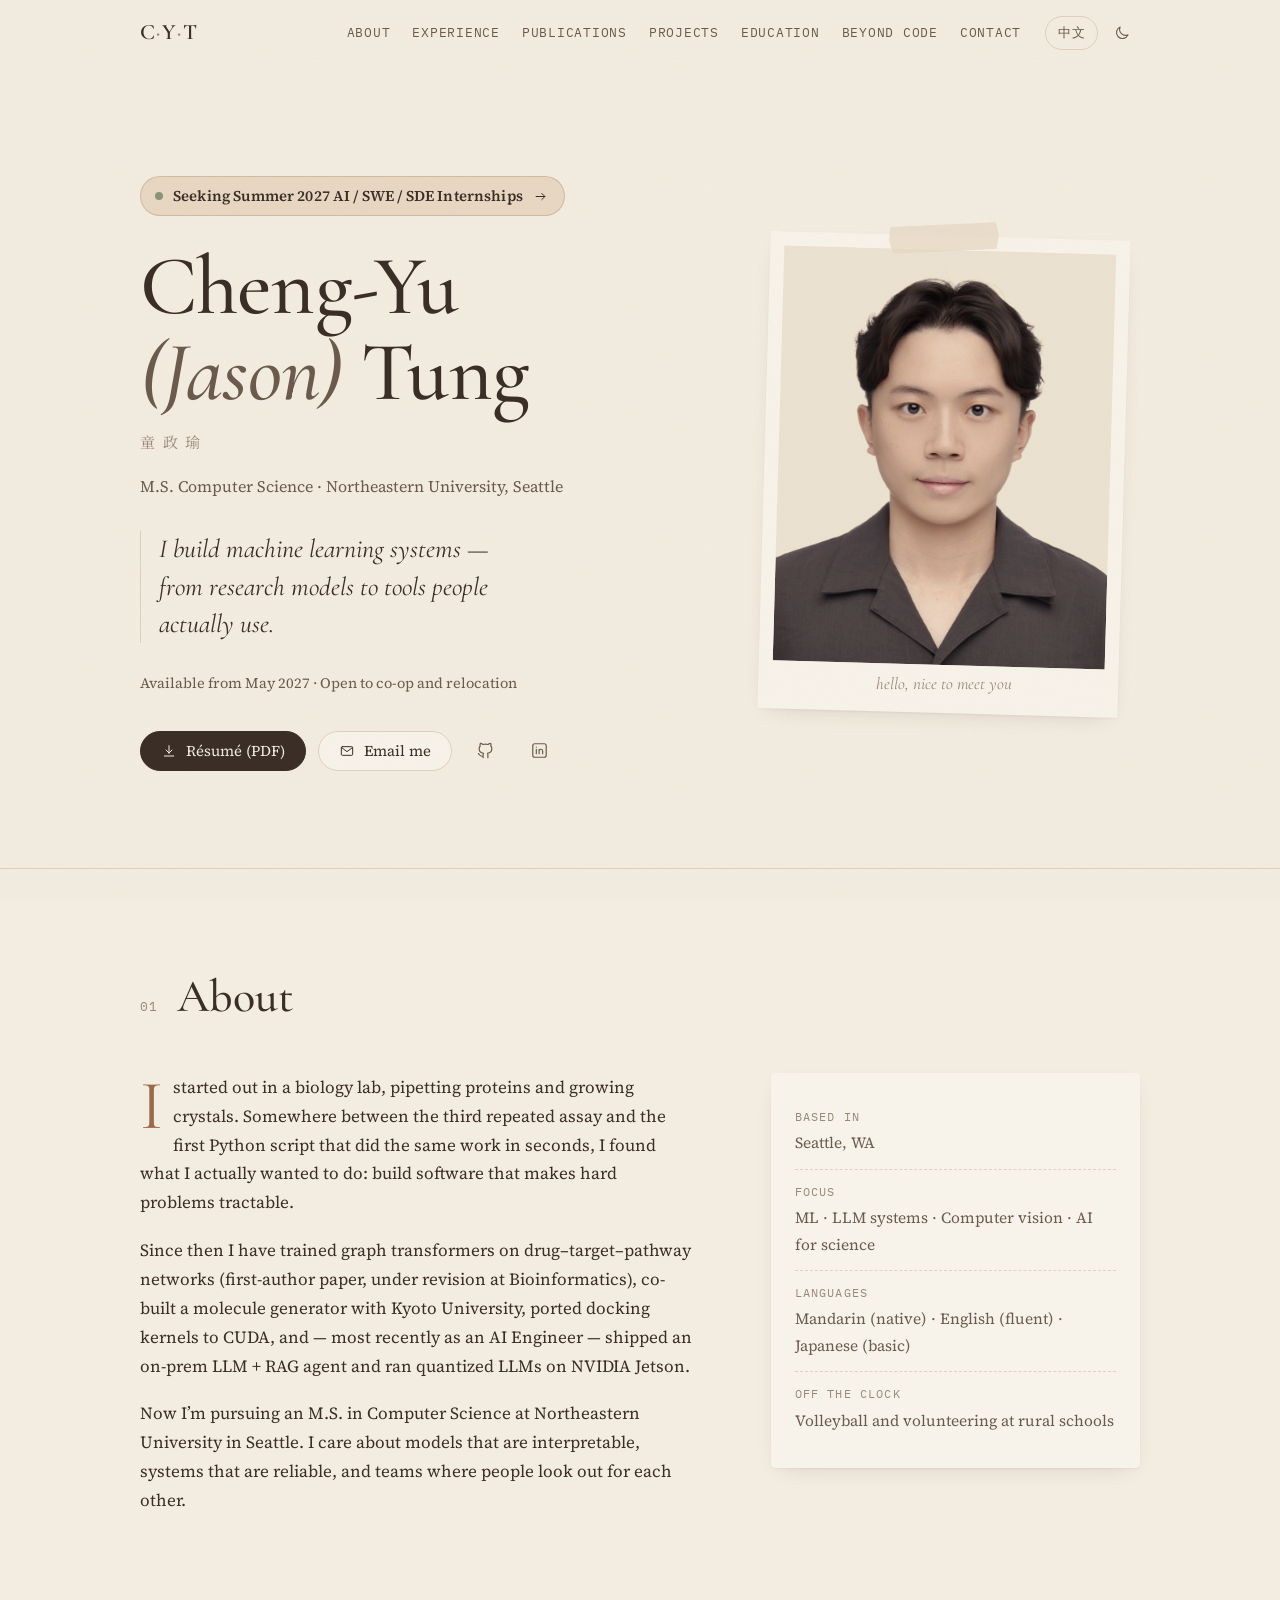
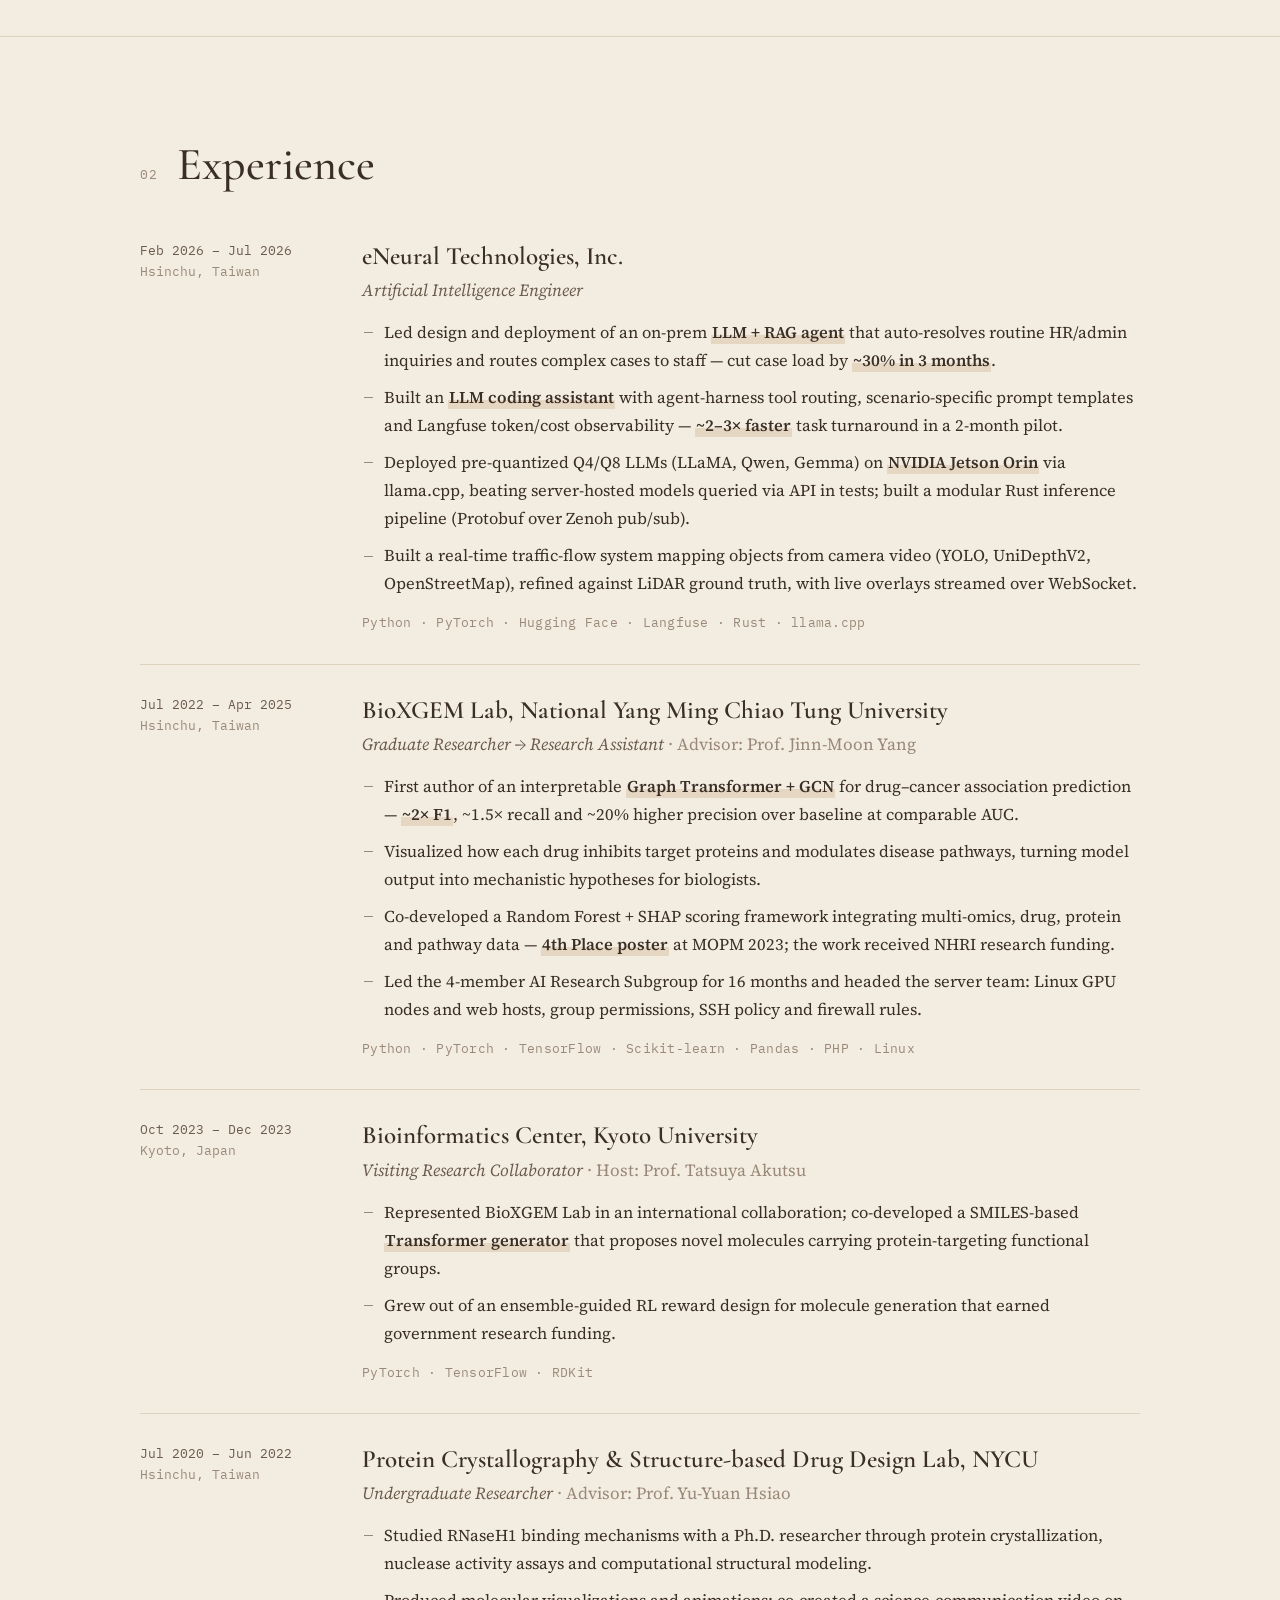
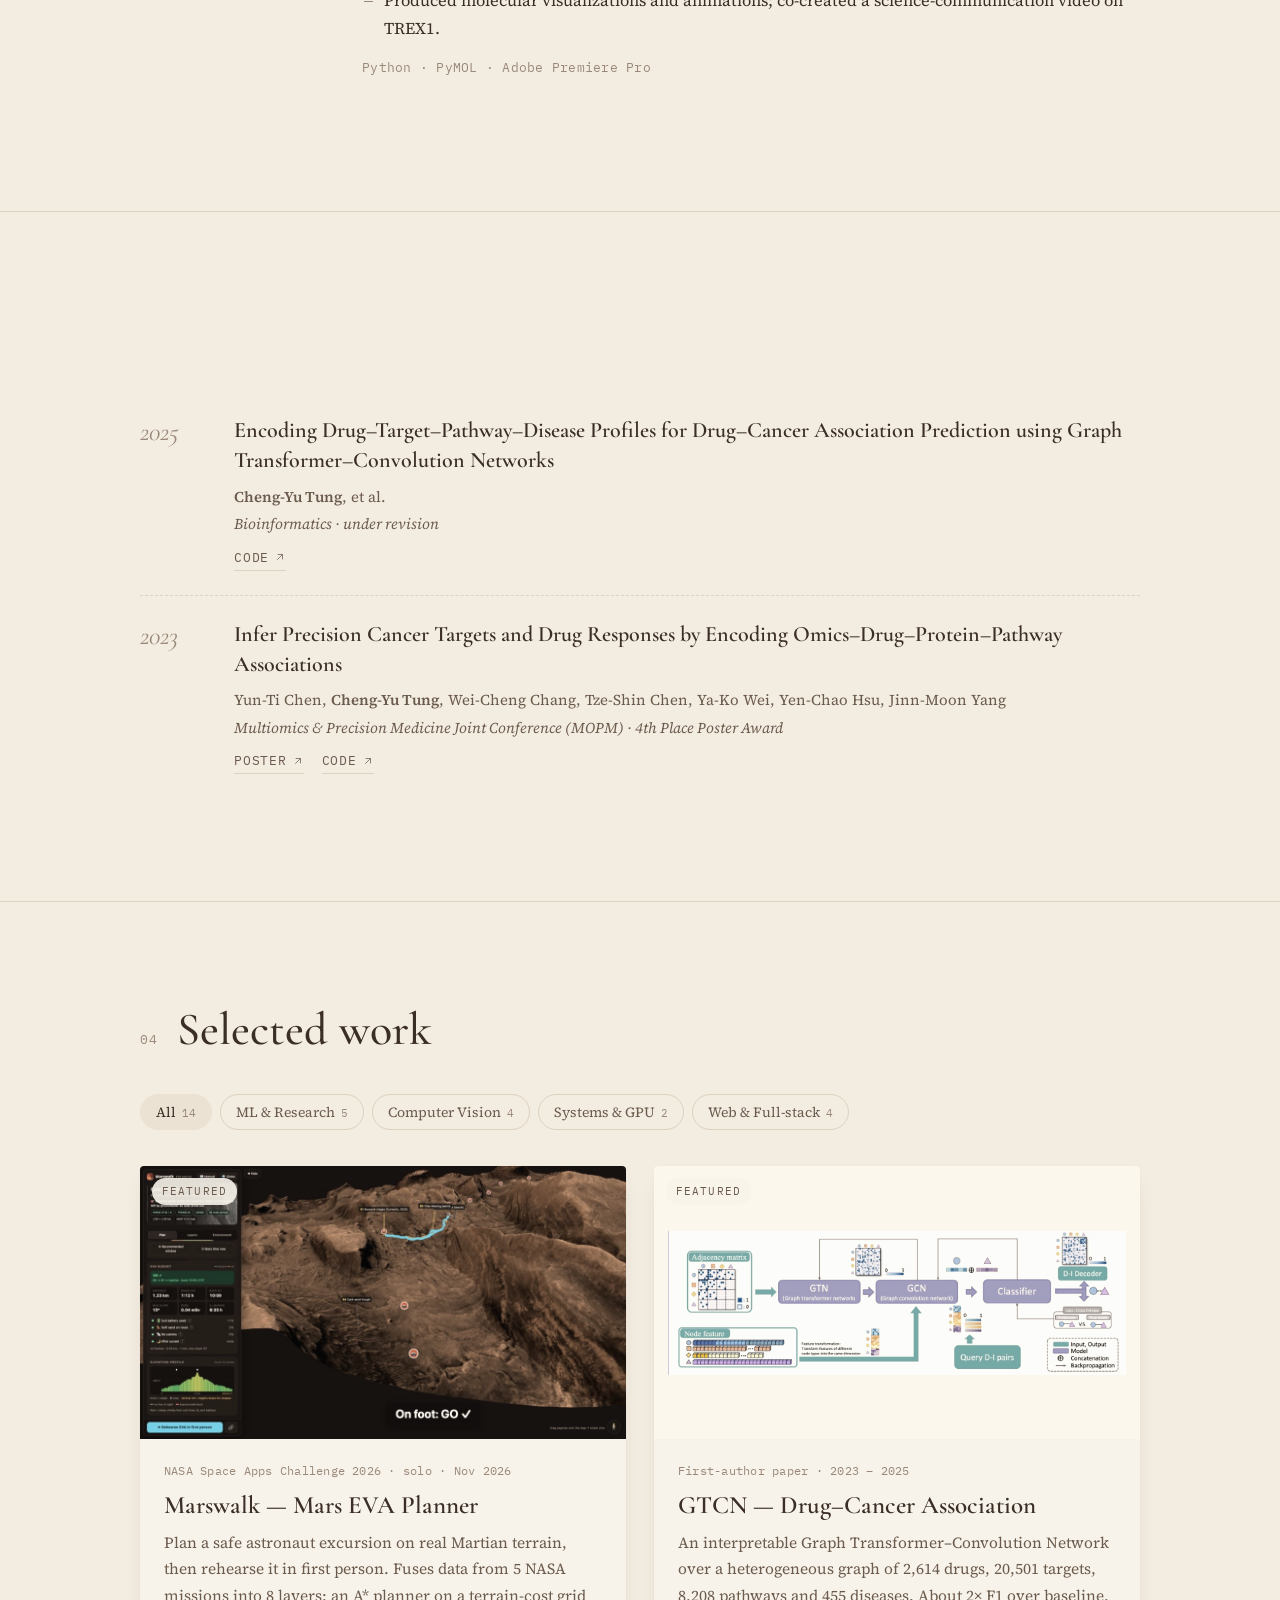
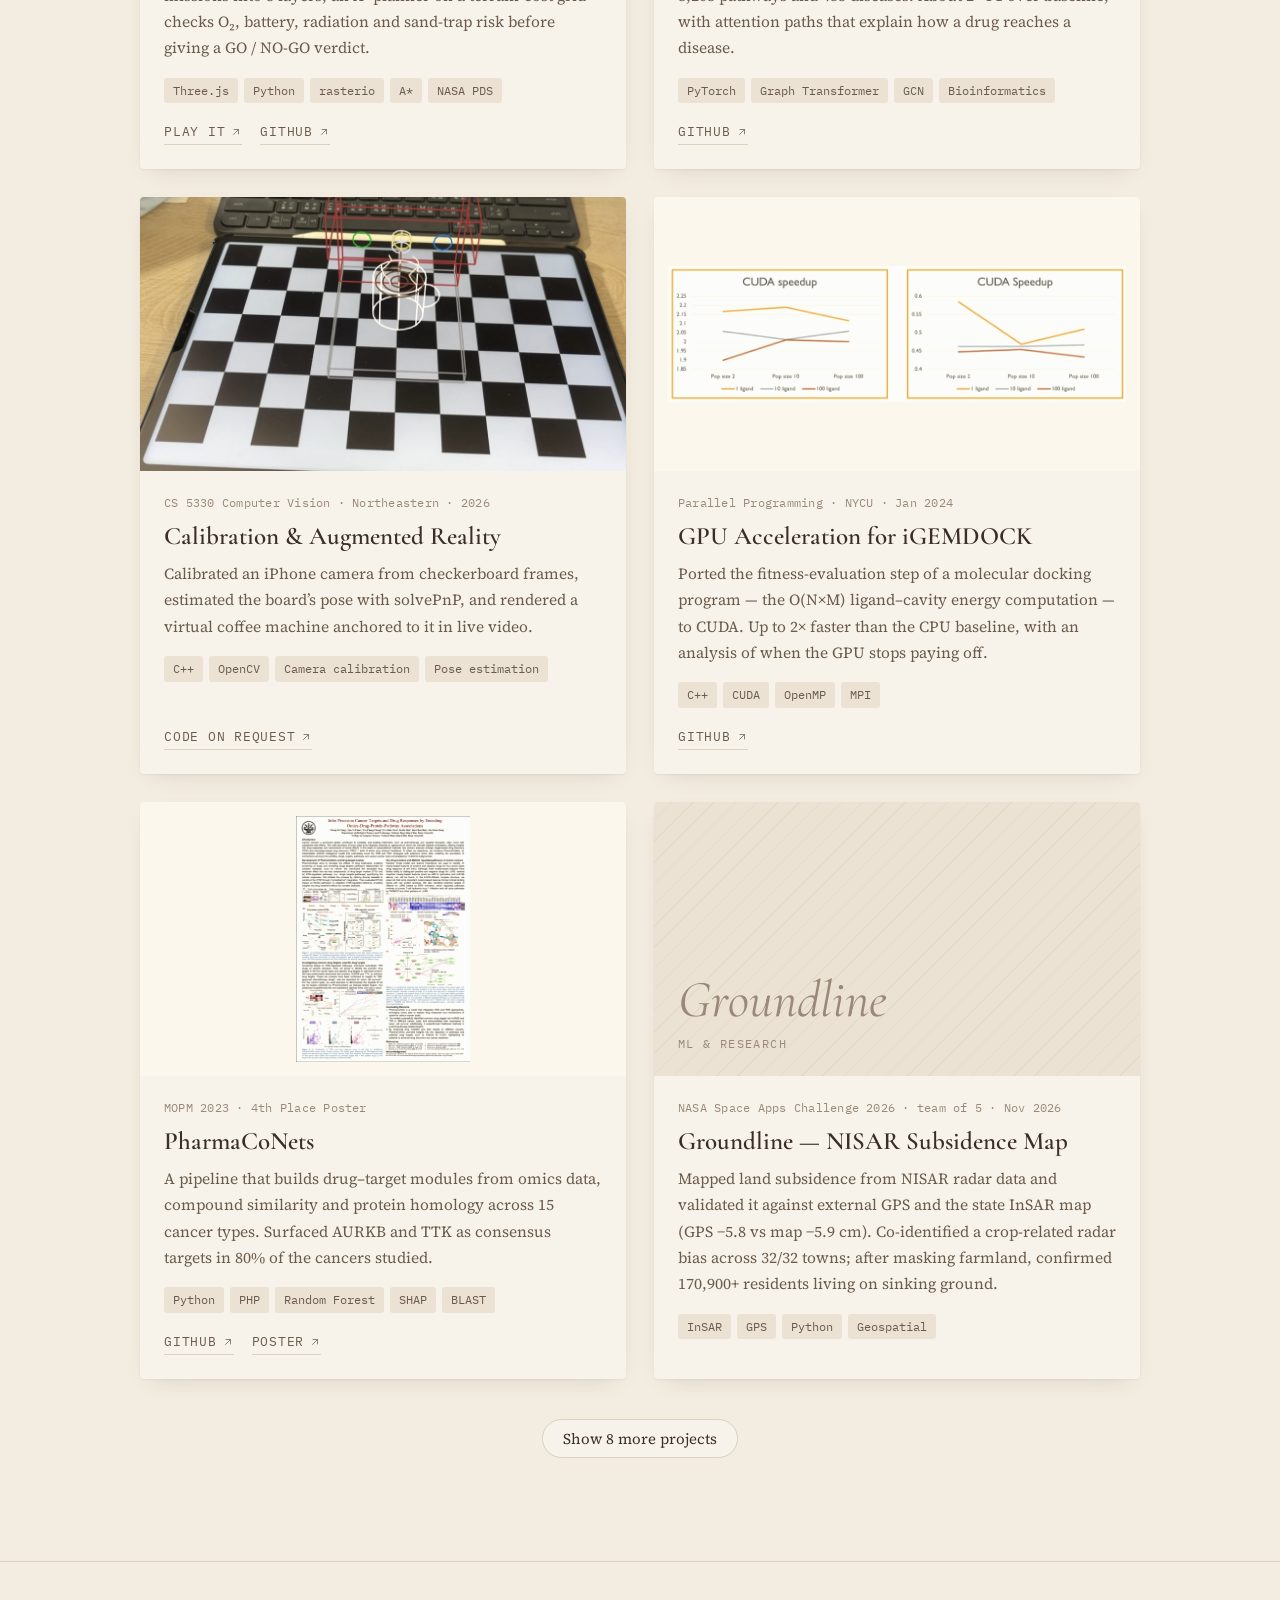
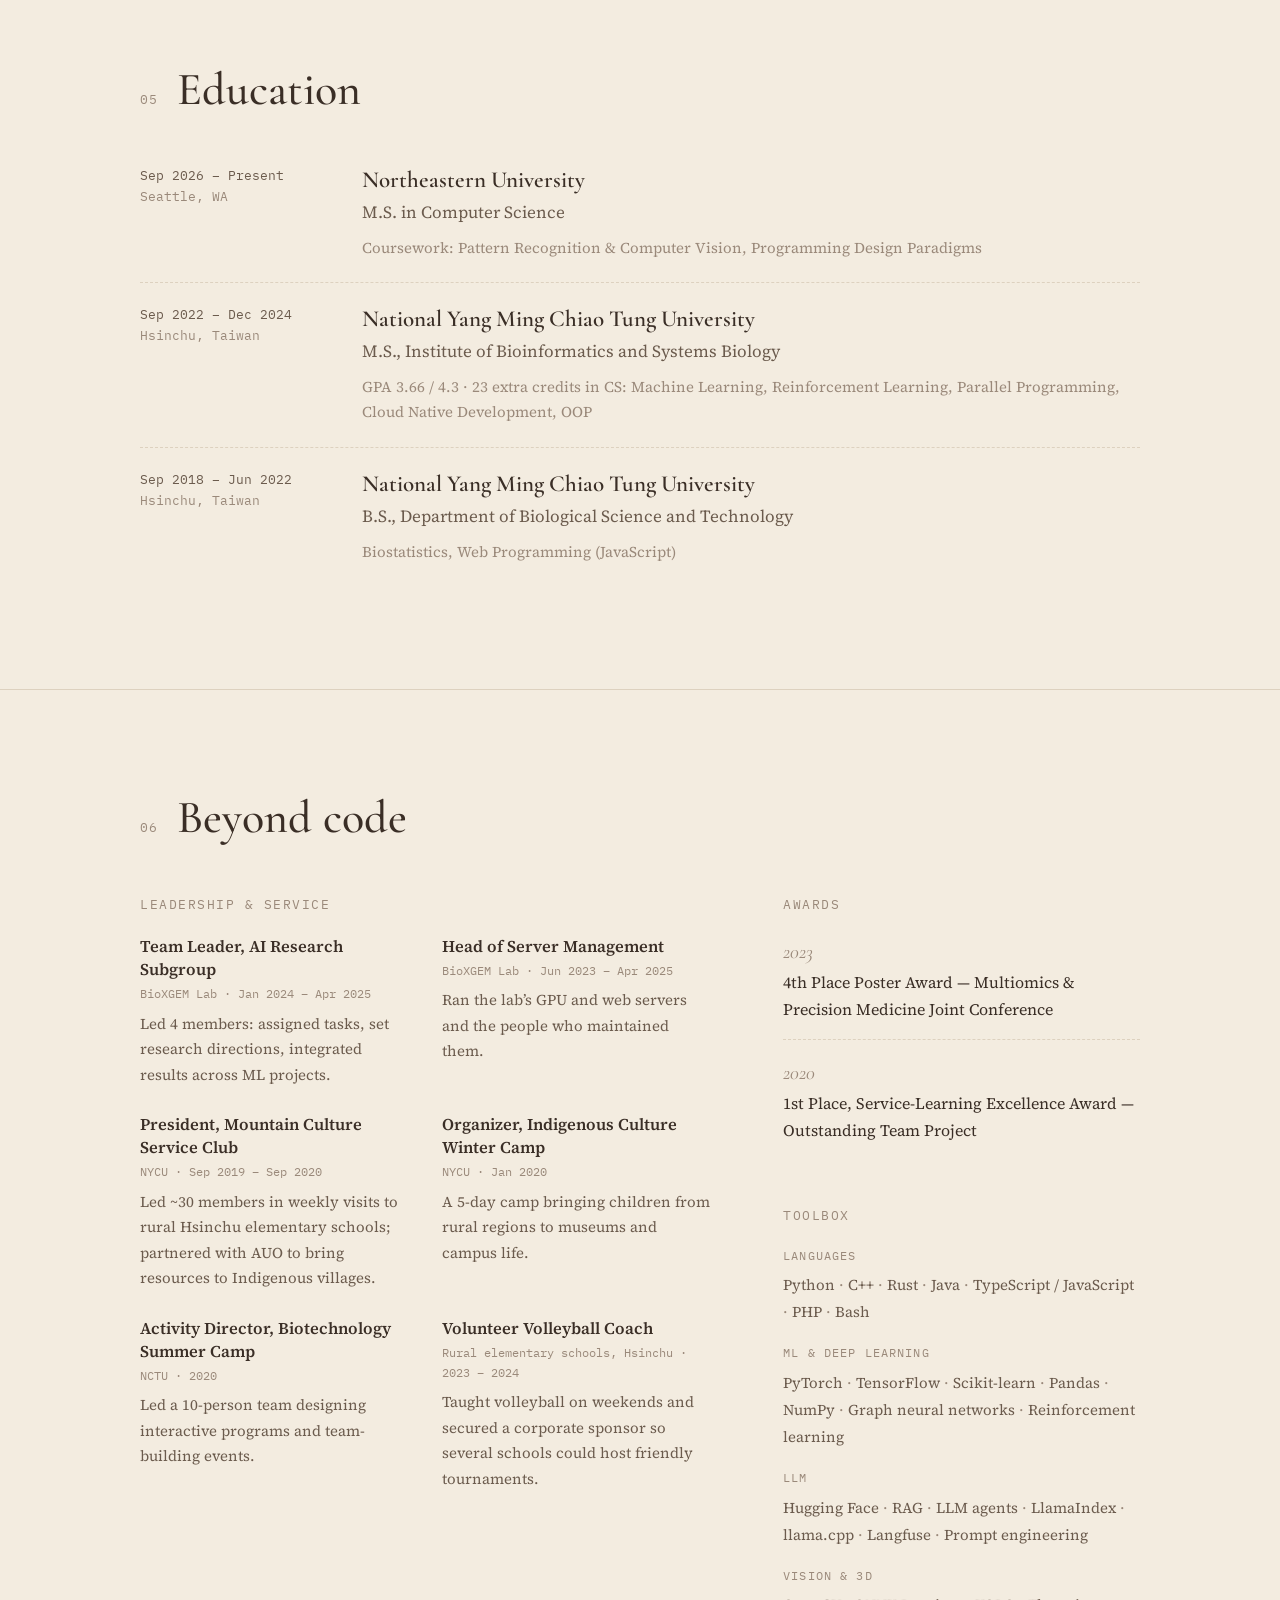
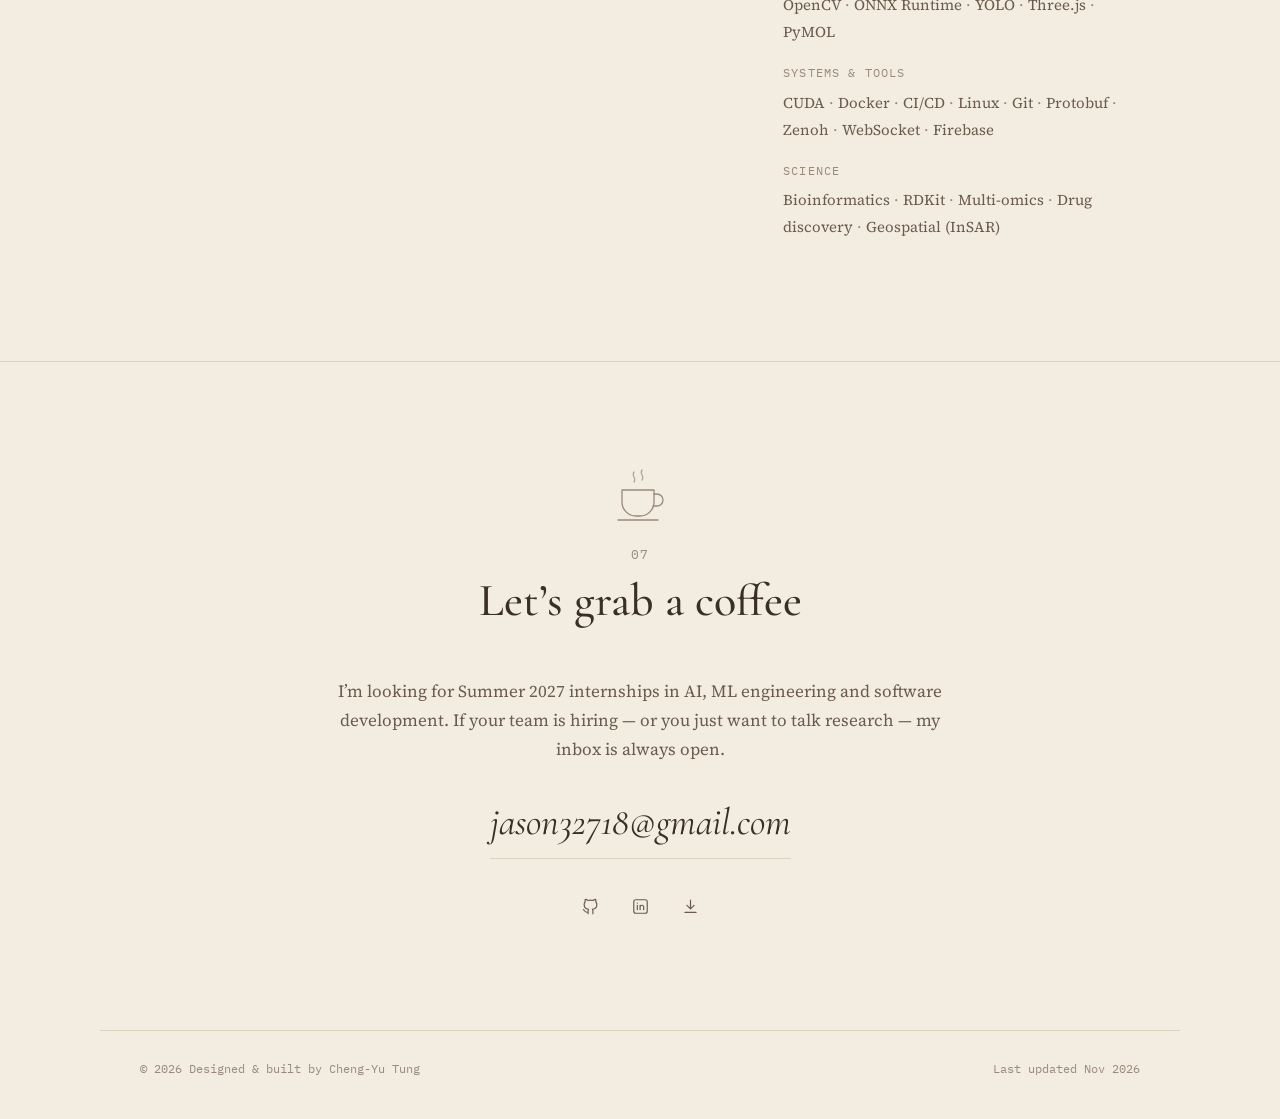
==== index.html @ 82bbbe08 "Initial personal website" ====
<!doctype html>
<html lang="en">
<head>
  <meta charset="utf-8">
  <meta name="viewport" content="width=device-width, initial-scale=1">
  <title>Cheng-Yu (Jason) Tung</title>
  <meta name="description" content="Cheng-Yu (Jason) Tung — M.S. Computer Science student at Northeastern University. Machine learning, LLM systems, computer vision and AI for science.">
  <meta property="og:title" content="Cheng-Yu (Jason) Tung">
  <meta property="og:description" content="Machine learning, LLM systems, computer vision and AI for science.">
  <meta property="og:image" content="assets/img/photo.jpg">
  <meta property="og:type" content="website">
  <link rel="icon" href="assets/favicon.svg" type="image/svg+xml">
  <link rel="preconnect" href="https://fonts.googleapis.com">
  <link rel="preconnect" href="https://fonts.gstatic.com" crossorigin>
  <link href="https://fonts.googleapis.com/css2?family=Cormorant+Garamond:ital,wght@0,500;0,600;1,500&family=IBM+Plex+Mono:wght@400;500&family=Noto+Serif+TC:wght@400;600&family=Source+Serif+4:ital,opsz,wght@0,8..60,400;0,8..60,600;1,8..60,400&display=swap" rel="stylesheet">
  <link rel="stylesheet" href="css/style.css">
  <script>
    // Set theme and language before first paint to avoid a flash.
    (function () {
      var d = document.documentElement;
      try {
        var t = localStorage.getItem("theme");
        if (t === "light" || t === "dark") d.setAttribute("data-theme", t);
      } catch (e) {}
    })();
  </script>
</head>
<body>
  <a class="skip" href="#main">Skip to content</a>

  <header class="topbar" id="top">
    <div class="topbar__inner">
      <a class="mark" href="#top" aria-label="Home">C<span>·</span>Y<span>·</span>T</a>
      <nav class="nav" id="nav" aria-label="Sections"></nav>
      <div class="topbar__tools">
        <button class="tool tool--lang" id="langBtn" type="button"></button>
        <button class="tool" id="themeBtn" type="button" aria-label="Toggle dark mode">
          <svg class="i-moon" viewBox="0 0 24 24" aria-hidden="true"><path d="M20 14.5A8 8 0 0 1 9.5 4a8 8 0 1 0 10.5 10.5Z"/></svg>
          <svg class="i-sun" viewBox="0 0 24 24" aria-hidden="true"><circle cx="12" cy="12" r="4"/><path d="M12 2v2M12 20v2M4.9 4.9l1.4 1.4M17.7 17.7l1.4 1.4M2 12h2M20 12h2M4.9 19.1l1.4-1.4M17.7 6.3l1.4-1.4"/></svg>
        </button>
        <button class="tool tool--menu" id="menuBtn" type="button" aria-label="Menu" aria-expanded="false">
          <svg viewBox="0 0 24 24" aria-hidden="true"><path d="M4 8h16M4 16h16"/></svg>
        </button>
      </div>
    </div>
  </header>

  <main id="main">
    <section class="hero" id="hero"></section>
    <section class="section" id="about"></section>
    <section class="section" id="experience"></section>
    <section class="section" id="publications"></section>
    <section class="section" id="projects"></section>
    <section class="section" id="education"></section>
    <section class="section" id="more"></section>
    <section class="section section--contact" id="contact"></section>
  </main>

  <footer class="footer" id="footer"></footer>

  <noscript>
    <p style="padding:2rem;text-align:center">This site needs JavaScript to show its content. Résumé: <a href="assets/Cheng-Yu_Tung_Resume.pdf">PDF</a> · <a href="mailto:jason32718@gmail.com">jason32718@gmail.com</a></p>
  </noscript>

  <script src="js/content.js"></script>
  <script src="js/main.js"></script>
</body>
</html>
---- css/style.css ----
/* ============================================================
   Palette: paper, coffee, milk. Everything stays low-contrast
   except body text, which must stay readable.
   ============================================================ */
:root {
  --paper: #f3ece0;
  --paper-2: #ebe2d3;
  --card: #f8f3ea;
  --ink: #3a2e26;
  --ink-2: #6b5b4d;
  --ink-3: #9a897a;
  --line: #ddd1bf;
  --accent: #9a6b4b;        /* caramel */
  --accent-soft: #e8d8c3;   /* milk foam */
  --marker: rgba(196, 160, 120, 0.28);
  --sage: #8a9578;
  --dusty: #8f9ca3;
  --rose: #b98d84;
  --shadow: 0 1px 2px rgba(58, 46, 38, 0.05), 0 8px 24px -12px rgba(58, 46, 38, 0.18);
  --img-filter: sepia(0.14) saturate(0.82) contrast(0.96) brightness(1.01);
  --grain-opacity: 0.35;

  --f-display: "Cormorant Garamond", "Noto Serif TC", Georgia, serif;
  --f-body: "Source Serif 4", "Noto Serif TC", Georgia, serif;
  --f-mono: "IBM Plex Mono", ui-monospace, "SFMono-Regular", Menlo, monospace;

  --wrap: 1080px;
  --gutter: clamp(16px, 4vw, 40px);
  color-scheme: light;
}

@media (prefers-color-scheme: dark) {
  :root:not([data-theme="light"]) {
    --paper: #211a15;
    --paper-2: #2b231d;
    --card: #271f19;
    --ink: #ece2d3;
    --ink-2: #bcab97;
    --ink-3: #8a7967;
    --line: #3d3229;
    --accent: #c99c76;
    --accent-soft: #3a2e24;
    --marker: rgba(201, 156, 118, 0.22);
    --shadow: 0 1px 2px rgba(0, 0, 0, 0.3), 0 10px 30px -14px rgba(0, 0, 0, 0.6);
    --img-filter: sepia(0.18) saturate(0.75) brightness(0.9) contrast(0.95);
    --grain-opacity: 0.18;
    color-scheme: dark;
  }
}
:root[data-theme="dark"] {
  --paper: #211a15;
  --paper-2: #2b231d;
  --card: #271f19;
  --ink: #ece2d3;
  --ink-2: #bcab97;
  --ink-3: #8a7967;
  --line: #3d3229;
  --accent: #c99c76;
  --accent-soft: #3a2e24;
  --marker: rgba(201, 156, 118, 0.22);
  --shadow: 0 1px 2px rgba(0, 0, 0, 0.3), 0 10px 30px -14px rgba(0, 0, 0, 0.6);
  --img-filter: sepia(0.18) saturate(0.75) brightness(0.9) contrast(0.95);
  --grain-opacity: 0.18;
  color-scheme: dark;
}

/* ---------- base ---------- */
*, *::before, *::after { box-sizing: border-box; }
html { scroll-behavior: smooth; scroll-padding-top: 72px; -webkit-text-size-adjust: 100%; }
body {
  margin: 0;
  background: var(--paper);
  color: var(--ink);
  font-family: var(--f-body);
  font-size: 17px;
  line-height: 1.7;
  font-optical-sizing: auto;
  -webkit-font-smoothing: antialiased;
  overflow-x: hidden;
  transition: background-color .4s ease, color .4s ease;
}
/* paper grain */
body::before {
  content: "";
  position: fixed;
  inset: 0;
  pointer-events: none;
  z-index: 100;
  opacity: var(--grain-opacity);
  mix-blend-mode: multiply;
  background-image: url("data:image/svg+xml;utf8,<svg xmlns='http://www.w3.org/2000/svg' width='180' height='180'><filter id='n'><feTurbulence type='fractalNoise' baseFrequency='.9' numOctaves='2' stitchTiles='stitch'/><feColorMatrix values='0 0 0 0 .35  0 0 0 0 .27  0 0 0 0 .2  0 0 0 .09 0'/></filter><rect width='100%' height='100%' filter='url(%23n)'/></svg>");
}
:root[lang="zh-Hant"] body { letter-spacing: 0.02em; line-height: 1.85; }

a { color: inherit; text-decoration-color: var(--line); text-underline-offset: 3px; transition: color .2s, text-decoration-color .2s; }
a:hover { color: var(--accent); text-decoration-color: currentColor; }
img { max-width: 100%; display: block; }
b, strong { font-weight: 600; }
::selection { background: var(--accent-soft); color: var(--ink); }
:focus-visible { outline: 1.5px dashed var(--accent); outline-offset: 3px; border-radius: 2px; }

.skip { position: absolute; left: -999px; top: 8px; background: var(--card); padding: 6px 12px; z-index: 200; }
.skip:focus { left: 8px; }

.wrap { max-width: var(--wrap); margin: 0 auto; padding: 0 var(--gutter); }

/* ---------- top bar ---------- */
.topbar {
  position: sticky; top: 0; z-index: 50;
  background: color-mix(in srgb, var(--paper) 86%, transparent);
  backdrop-filter: blur(10px);
  -webkit-backdrop-filter: blur(10px);
  border-bottom: 1px solid transparent;
  transition: border-color .3s, background-color .4s;
}
.topbar.is-scrolled { border-bottom-color: var(--line); }
.topbar__inner {
  max-width: var(--wrap); margin: 0 auto; padding: 14px var(--gutter);
  display: flex; align-items: center; gap: 24px;
}
.mark {
  font-family: var(--f-display); font-size: 22px; font-weight: 600; text-decoration: none; letter-spacing: .02em;
}
.mark span { color: var(--ink-3); margin: 0 1px; }
.nav { display: flex; gap: 22px; margin-left: auto; }
.nav a {
  font-family: var(--f-mono); font-size: 12.5px; letter-spacing: .06em; text-transform: uppercase;
  text-decoration: none; color: var(--ink-2); position: relative; padding: 4px 0;
}
:root[lang="zh-Hant"] .nav a { font-family: var(--f-body); font-size: 14.5px; letter-spacing: .12em; }
.nav a::after {
  content: ""; position: absolute; left: 0; right: 0; bottom: -1px; height: 1px;
  background: currentColor; transform: scaleX(0); transform-origin: left; transition: transform .3s ease;
}
.nav a:hover::after, .nav a.is-active::after { transform: scaleX(1); }
.nav a.is-active { color: var(--ink); }
.topbar__tools { display: flex; align-items: center; gap: 6px; }
.tool {
  appearance: none; border: 1px solid transparent; background: transparent; color: var(--ink-2);
  height: 34px; min-width: 34px; padding: 0 8px; border-radius: 999px; cursor: pointer;
  display: inline-flex; align-items: center; justify-content: center;
  font: 500 12.5px var(--f-mono); letter-spacing: .04em;
  transition: background-color .2s, color .2s, border-color .2s;
}
.tool:hover { background: var(--paper-2); color: var(--ink); }
.tool--lang { border-color: var(--line); padding: 0 12px; }
.tool svg { width: 18px; height: 18px; fill: none; stroke: currentColor; stroke-width: 1.5; stroke-linecap: round; stroke-linejoin: round; }
.i-sun { display: none; }
:root[data-theme="dark"] .i-sun { display: block; }
:root[data-theme="dark"] .i-moon { display: none; }
@media (prefers-color-scheme: dark) {
  :root:not([data-theme="light"]) .i-sun { display: block; }
  :root:not([data-theme="light"]) .i-moon { display: none; }
}
.tool--menu { display: none; }

/* ---------- hero ---------- */
.hero__text, .portrait { animation: rise .7s cubic-bezier(.2,.7,.2,1) both; }
.portrait { animation-delay: .12s; }
@keyframes rise { from { opacity: 0; transform: translateY(10px); } to { opacity: 1; transform: none; } }
.hero { padding: clamp(48px, 9vw, 110px) 0 clamp(56px, 8vw, 96px); }
.hero__grid {
  display: grid; grid-template-columns: minmax(0, 1.35fr) minmax(0, 1fr);
  gap: clamp(32px, 6vw, 80px); align-items: center;
}
.eyebrow {
  font-family: var(--f-mono); font-size: 12.5px; letter-spacing: .14em; text-transform: uppercase;
  color: var(--ink-3); margin: 0 0 22px; display: flex; align-items: center; gap: 12px;
}
.eyebrow::before { content: ""; width: 28px; height: 1px; background: var(--ink-3); }
.seeking {
  display: inline-flex; align-items: center; gap: 10px; margin: 0 0 28px; padding: 9px 16px 9px 14px;
  border-radius: 999px; background: var(--accent-soft); color: var(--ink); text-decoration: none;
  font-size: 15px; font-weight: 600; letter-spacing: .01em; line-height: 1.3;
  border: 1px solid color-mix(in srgb, var(--accent) 28%, transparent);
  transition: background-color .25s, transform .25s;
}
.seeking:hover { color: var(--ink); transform: translateY(-1px); background: color-mix(in srgb, var(--accent-soft) 80%, var(--accent)); }
.seeking svg { width: 15px; height: 15px; fill: none; stroke: currentColor; stroke-width: 1.6; stroke-linecap: round; stroke-linejoin: round; transition: transform .25s; }
.seeking:hover svg { transform: translateX(2px); }
.seeking__dot {
  width: 8px; height: 8px; border-radius: 50%; background: var(--sage); flex: none;
  box-shadow: 0 0 0 0 color-mix(in srgb, var(--sage) 50%, transparent); animation: pulse 2.4s ease-out infinite;
}
@keyframes pulse { 0% { box-shadow: 0 0 0 0 color-mix(in srgb, var(--sage) 45%, transparent); } 70%, 100% { box-shadow: 0 0 0 8px transparent; } }
:root[lang="zh-Hant"] .seeking { letter-spacing: .06em; }
.hero__name {
  font-family: var(--f-display); font-weight: 500;
  font-size: clamp(44px, 7.4vw, 84px); line-height: 1.02; letter-spacing: -.01em; margin: 0;
}
.hero__name em { font-style: italic; color: var(--ink-2); font-weight: 500; }
.hero__zh {
  font-family: "Noto Serif TC", serif; font-size: 15px; letter-spacing: .5em; color: var(--ink-3);
  margin-top: 14px;
}
.hero__role { margin: 18px 0 0; color: var(--ink-2); font-size: 16px; }
.hero__tagline {
  font-family: var(--f-display); font-style: italic; font-size: clamp(21px, 2.4vw, 26px);
  line-height: 1.45; color: var(--ink); margin: 30px 0 0; max-width: 34ch;
  padding-left: 18px; border-left: 1px solid var(--line);
}
:root[lang="zh-Hant"] .hero__tagline { font-family: "Noto Serif TC", serif; font-style: normal; font-size: clamp(17px, 1.9vw, 20px); line-height: 1.9; max-width: 26em; }
.hero__status {
  margin: 28px 0 0; font-size: 14.5px; color: var(--ink-2); display: flex; align-items: center; gap: 10px;
}

.hero__actions { display: flex; flex-wrap: wrap; align-items: center; gap: 12px; margin-top: 34px; }

.btn {
  display: inline-flex; align-items: center; gap: 9px; text-decoration: none;
  padding: 11px 20px; border-radius: 999px; font-size: 15px; line-height: 1;
  border: 1px solid var(--line); color: var(--ink); background: var(--card);
  transition: background-color .25s, border-color .25s, transform .25s, color .25s;
}
.btn:hover { color: var(--ink); border-color: var(--ink-3); transform: translateY(-1px); }
.btn--primary { background: var(--ink); color: var(--paper); border-color: var(--ink); }
.btn--primary:hover { color: var(--paper); background: color-mix(in srgb, var(--ink) 88%, var(--accent)); border-color: transparent; }
.btn svg, .icon-link svg, .link-arrow svg { width: 16px; height: 16px; fill: none; stroke: currentColor; stroke-width: 1.5; stroke-linecap: round; stroke-linejoin: round; flex: none; }
.icon-link {
  width: 42px; height: 42px; border-radius: 50%; display: inline-flex; align-items: center; justify-content: center;
  color: var(--ink-2); border: 1px solid transparent; transition: all .25s;
}
.icon-link:hover { border-color: var(--line); color: var(--ink); background: var(--card); }
.icon-link svg { width: 19px; height: 19px; }

/* photo: a print taped onto the page */
.portrait { position: relative; justify-self: center; width: min(100%, 360px); }
.portrait__frame {
  background: var(--card); padding: 14px 14px 48px; box-shadow: var(--shadow);
  transform: rotate(1.6deg); transition: transform .6s cubic-bezier(.2,.7,.2,1);
}
.portrait:hover .portrait__frame { transform: rotate(0deg); }
.portrait__img {
  aspect-ratio: 4 / 5; overflow: hidden;
  background: var(--paper-2);
}
.portrait__img img {
  width: 100%; height: 100%; object-fit: cover;
  mix-blend-mode: multiply;          /* white studio backdrop becomes paper */
  filter: sepia(.12) saturate(.88);
}
:root[data-theme="dark"] .portrait__img { background: #e9dfcf; }
@media (prefers-color-scheme: dark) { :root:not([data-theme="light"]) .portrait__img { background: #e9dfcf; } }
.portrait__caption {
  position: absolute; left: 0; right: 0; bottom: 14px; text-align: center;
  font-family: var(--f-display); font-style: italic; font-size: 17px; color: var(--ink-3);
}
.portrait__tape {
  position: absolute; top: -12px; left: 50%; width: 110px; height: 28px; transform: translateX(-50%) rotate(-3deg);
  background: color-mix(in srgb, var(--accent-soft) 80%, transparent);
  box-shadow: 0 1px 2px rgba(0,0,0,.06); opacity: .9; z-index: 2;
  clip-path: polygon(2% 0, 98% 4%, 100% 50%, 97% 100%, 3% 96%, 0 50%);
}

/* ---------- sections ---------- */
.section { padding: clamp(56px, 8vw, 104px) 0; border-top: 1px solid var(--line); }
.section__head { display: flex; align-items: baseline; gap: 18px; margin-bottom: clamp(32px, 4vw, 52px); }
.section__num { font-family: var(--f-mono); font-size: 12.5px; color: var(--ink-3); letter-spacing: .1em; }
.section__title {
  font-family: var(--f-display); font-weight: 500; font-size: clamp(32px, 4.4vw, 46px); line-height: 1.1; margin: 0;
}
:root[lang="zh-Hant"] .section__title { font-family: "Noto Serif TC", serif; font-weight: 600; font-size: clamp(26px, 3.4vw, 34px); letter-spacing: .08em; }
.subhead {
  font-family: var(--f-mono); font-size: 12.5px; letter-spacing: .12em; text-transform: uppercase; color: var(--ink-3);
  margin: 0 0 20px; font-weight: 400;
}
:root[lang="zh-Hant"] .subhead { font-family: var(--f-body); font-size: 14px; letter-spacing: .2em; }

/* about */
.about { display: grid; grid-template-columns: minmax(0, 1.5fr) minmax(0, 1fr); gap: clamp(32px, 6vw, 80px); }
.about__text p { margin: 0 0 1.1em; color: var(--ink); }
.about__text p:first-child::first-letter {
  font-family: var(--f-display); float: left; font-size: 4.1em; line-height: .8; padding: 6px 10px 0 0; color: var(--accent);
}
:root[lang="zh-Hant"] .about__text p:first-child::first-letter { font-family: "Noto Serif TC", serif; font-size: 2.6em; line-height: 1; padding-top: 4px; }
.facts { margin: 0; padding: 22px 24px; background: var(--card); border-radius: 4px; box-shadow: var(--shadow); align-self: start; }
.facts div { padding: 12px 0; border-bottom: 1px dashed var(--line); }
.facts div:last-child { border-bottom: 0; }
.facts dt { font-family: var(--f-mono); font-size: 11.5px; letter-spacing: .1em; text-transform: uppercase; color: var(--ink-3); }
:root[lang="zh-Hant"] .facts dt { font-family: var(--f-body); font-size: 13px; letter-spacing: .15em; }
.facts dd { margin: 4px 0 0; font-size: 15.5px; color: var(--ink-2); }

/* experience timeline */
.timeline { list-style: none; margin: 0; padding: 0; }
.job { display: grid; grid-template-columns: 190px minmax(0, 1fr); gap: 32px; padding: 30px 0; border-bottom: 1px solid var(--line); }
.job:first-child { padding-top: 0; }
.job:last-child { border-bottom: 0; }
.job__when { font-family: var(--f-mono); font-size: 13px; color: var(--ink-2); line-height: 1.6; }
.job__when span { display: block; color: var(--ink-3); }
.job__org { font-family: var(--f-display); font-size: 25px; font-weight: 600; line-height: 1.25; margin: 0; }
:root[lang="zh-Hant"] .job__org { font-size: 23px; }
.job__role { margin: 4px 0 0; color: var(--ink-2); font-style: italic; }
:root[lang="zh-Hant"] .job__role { font-style: normal; }
.job__note { color: var(--ink-3); font-style: normal; }
.job ul { margin: 14px 0 0; padding: 0; list-style: none; }
.job li { position: relative; padding-left: 22px; margin: 0 0 9px; color: var(--ink); font-size: 16.5px; }
.job li::before { content: ""; position: absolute; left: 2px; top: .8em; width: 9px; height: 1px; background: var(--ink-3); }
.job li b, .card__desc b { background: linear-gradient(transparent 62%, var(--marker) 62%); padding: 0 1px; }
.stack { margin: 14px 0 0; font-family: var(--f-mono); font-size: 12.5px; color: var(--ink-3); letter-spacing: .02em; }

/* publications */
.pubs { list-style: none; margin: 0; padding: 0; counter-reset: pub; }
.pub { display: grid; grid-template-columns: 70px minmax(0, 1fr); gap: 24px; padding: 24px 0; border-bottom: 1px dashed var(--line); }
.pub:first-child { padding-top: 0; }
.pub:last-child { border-bottom: 0; }
.pub__year { font-family: var(--f-display); font-size: 26px; font-style: italic; color: var(--ink-3); line-height: 1.2; }
.pub__title { font-family: var(--f-display); font-size: 22px; font-weight: 600; line-height: 1.35; margin: 0; }
.pub__authors { margin: 8px 0 0; font-size: 15px; color: var(--ink-2); }
.pub__venue { margin: 2px 0 0; font-size: 15px; color: var(--ink-2); font-style: italic; }
.pub__links { margin-top: 10px; display: flex; gap: 18px; flex-wrap: wrap; }

.link-arrow {
  display: inline-flex; align-items: center; gap: 5px; font-family: var(--f-mono); font-size: 12.5px;
  letter-spacing: .06em; text-transform: uppercase; color: var(--ink-2); text-decoration: none;
  border-bottom: 1px solid var(--line); padding-bottom: 2px;
}
.link-arrow svg { width: 12px; height: 12px; transition: transform .2s; }
.link-arrow:hover { border-color: var(--accent); }
.link-arrow:hover svg { transform: translate(2px, -2px); }

/* projects */
.filters { display: flex; flex-wrap: wrap; gap: 8px; margin: -12px 0 36px; }
.chip {
  appearance: none; cursor: pointer; border: 1px solid var(--line); background: transparent; color: var(--ink-2);
  padding: 7px 15px; border-radius: 999px; font: 14px var(--f-body); transition: all .25s;
}
.chip:hover { color: var(--ink); border-color: var(--ink-3); }
.chip[aria-pressed="true"] { background: var(--paper-2); color: var(--ink); border-color: var(--paper-2); }
.chip .count { font-family: var(--f-mono); font-size: 11px; color: var(--ink-3); margin-left: 6px; }

.cards { display: grid; grid-template-columns: repeat(2, minmax(0, 1fr)); gap: 28px; }
.card {
  background: var(--card); border-radius: 4px; overflow: hidden; display: flex; flex-direction: column;
  box-shadow: var(--shadow); transition: transform .4s cubic-bezier(.2,.7,.2,1), box-shadow .4s, opacity .35s;
}
.card:hover { transform: translateY(-3px); }
.card.is-hidden { display: none; }
.card__media { aspect-ratio: 16 / 9; overflow: hidden; background: var(--paper-2); position: relative; }
.card__media img { width: 100%; height: 100%; object-fit: cover; filter: var(--img-filter); transition: filter .5s, transform .8s cubic-bezier(.2,.7,.2,1); }
.card:hover .card__media img { filter: none; transform: scale(1.025); }
.card__media--contain img { object-fit: contain; padding: 14px; background: #f7f3ec; }
.card__media svg { width: 100%; height: 100%; display: block; }
.cover {
  width: 100%; height: 100%; display: flex; flex-direction: column; justify-content: flex-end; padding: 22px 24px;
  background:
    repeating-linear-gradient(-45deg, transparent 0 14px, color-mix(in srgb, var(--line) 45%, transparent) 14px 15px),
    var(--paper-2);
}
.cover__glyph { font-family: var(--f-display); font-style: italic; font-size: 52px; line-height: 1; color: var(--ink-3); }
.cover__label { font-family: var(--f-mono); font-size: 11.5px; letter-spacing: .12em; text-transform: uppercase; color: var(--ink-3); margin-top: 8px; }
.badge {
  position: absolute; top: 12px; left: 12px; font-family: var(--f-mono); font-size: 11px; letter-spacing: .1em; text-transform: uppercase;
  background: color-mix(in srgb, var(--card) 90%, transparent); color: var(--ink-2); padding: 4px 10px; border-radius: 999px;
}
.card__body { padding: 22px 24px 24px; display: flex; flex-direction: column; flex: 1; }
.card__meta { font-family: var(--f-mono); font-size: 12px; color: var(--ink-3); letter-spacing: .02em; margin: 0; }
.card__title { font-family: var(--f-display); font-size: 25px; font-weight: 600; line-height: 1.2; margin: 8px 0 0; }
.card__desc { font-size: 15.5px; color: var(--ink-2); margin: 10px 0 0; line-height: 1.7; }
.tags { display: flex; flex-wrap: wrap; gap: 6px; margin: 16px 0 0; padding: 0; list-style: none; }
.tags li { font-family: var(--f-mono); font-size: 11.5px; color: var(--ink-2); background: var(--paper-2); padding: 3px 9px; border-radius: 3px; }
.card__links { display: flex; gap: 18px; margin-top: auto; padding-top: 18px; }

.more-row { display: flex; justify-content: center; margin-top: 40px; }
.more-btn { cursor: pointer; font-family: var(--f-body); }

/* education */
.edu { list-style: none; margin: 0; padding: 0; }
.edu li { display: grid; grid-template-columns: 190px minmax(0, 1fr); gap: 32px; padding: 22px 0; border-bottom: 1px dashed var(--line); }
.edu li:first-child { padding-top: 0; }
.edu li:last-child { border-bottom: 0; }
.edu__school { font-family: var(--f-display); font-size: 23px; font-weight: 600; margin: 0; line-height: 1.3; }
:root[lang="zh-Hant"] .edu__school { font-size: 21px; }
.edu__degree { margin: 2px 0 0; color: var(--ink-2); }
.edu__detail { margin: 8px 0 0; color: var(--ink-3); font-size: 15px; }

/* beyond code */
.more { display: grid; grid-template-columns: minmax(0, 1.6fr) minmax(0, 1fr); gap: clamp(32px, 6vw, 72px); }
.lead-list { list-style: none; margin: 0; padding: 0; display: grid; grid-template-columns: 1fr 1fr; gap: 26px 32px; }
.lead-list h4 { margin: 0; font-size: 16.5px; font-weight: 600; line-height: 1.4; }
.lead-list .when { font-family: var(--f-mono); font-size: 12px; color: var(--ink-3); margin: 3px 0 0; }
.lead-list p { margin: 6px 0 0; font-size: 15px; color: var(--ink-2); }
.awards { list-style: none; margin: 0 0 44px; padding: 0; }
.awards li { padding: 0 0 16px; margin: 0 0 16px; border-bottom: 1px dashed var(--line); font-size: 16px; }
.awards li:last-child { border-bottom: 0; }
.awards .when { display: block; font-family: var(--f-display); font-style: italic; font-size: 20px; color: var(--ink-3); }
.skills { margin: 0; }
.skills div { margin-bottom: 18px; }
.skills dt { font-family: var(--f-mono); font-size: 11.5px; letter-spacing: .1em; text-transform: uppercase; color: var(--ink-3); margin-bottom: 6px; }
:root[lang="zh-Hant"] .skills dt { font-family: var(--f-body); font-size: 13px; letter-spacing: .15em; }
.skills dd { margin: 0; font-size: 15px; color: var(--ink-2); line-height: 1.8; }
.skills dd span + span::before { content: " · "; color: var(--ink-3); }

/* contact */
.section--contact { text-align: center; }
.section--contact .section__head { justify-content: center; flex-direction: column; align-items: center; gap: 10px; }
.cup { width: 64px; height: 64px; margin: 0 auto 6px; color: var(--ink-3); }
.cup path { fill: none; stroke: currentColor; stroke-width: 1.3; stroke-linecap: round; stroke-linejoin: round; }
.cup .steam { animation: steam 3.6s ease-in-out infinite; opacity: .7; }
.cup .steam:nth-child(2) { animation-delay: 1.2s; }
@keyframes steam { 0%, 100% { transform: translateY(0); opacity: .2; } 50% { transform: translateY(-3px); opacity: .8; } }
.contact__text { max-width: 36em; margin: 0 auto; color: var(--ink-2); }
.contact__email {
  display: inline-block; margin: 26px 0 0; font-family: var(--f-display); font-style: italic;
  font-size: clamp(26px, 4vw, 38px); text-decoration: none; border-bottom: 1px solid var(--line); padding-bottom: 4px;
  word-break: break-all;
}
.contact__email:hover { border-color: var(--accent); }
.contact__icons { display: flex; justify-content: center; gap: 8px; margin-top: 26px; }

.footer {
  max-width: var(--wrap); margin: 0 auto; padding: 28px var(--gutter) 40px; border-top: 1px solid var(--line);
  display: flex; justify-content: space-between; gap: 16px; flex-wrap: wrap;
  font-family: var(--f-mono); font-size: 12px; color: var(--ink-3);
}

/* reveal on scroll */
.reveal { opacity: 0; transform: translateY(14px); transition: opacity .6s ease, transform .6s cubic-bezier(.2,.7,.2,1); }
.reveal.is-in { opacity: 1; transform: none; }
@media (prefers-reduced-motion: reduce) {
  html { scroll-behavior: auto; }
  .reveal { opacity: 1; transform: none; transition: none; }
  .cup .steam, .seeking__dot, .hero__text, .portrait { animation: none; }
  * { transition-duration: .01ms !important; }
}

/* ---------- responsive ---------- */
@media (max-width: 920px) {
  .nav {
    position: fixed; inset: 63px 0 auto 0; flex-direction: column; gap: 0; margin: 0;
    background: var(--paper); border-bottom: 1px solid var(--line); padding: 8px var(--gutter) 18px;
    transform: translateY(-8px); opacity: 0; pointer-events: none; transition: opacity .25s, transform .25s;
  }
  .nav.is-open { opacity: 1; transform: none; pointer-events: auto; }
  .nav a { padding: 12px 0; border-bottom: 1px dashed var(--line); font-size: 13.5px; }
  .nav a:last-child { border-bottom: 0; }
  .nav a::after { display: none; }
  .topbar__tools { margin-left: auto; }
  .tool--menu { display: inline-flex; }
  .more { grid-template-columns: 1fr; }
}
@media (max-width: 760px) {
  body { font-size: 16px; }
  .hero__grid { grid-template-columns: 1fr; }
  .portrait { order: -1; width: min(72%, 260px); justify-self: start; margin-left: 6px; }
  .about { grid-template-columns: 1fr; }
  .job, .edu li { grid-template-columns: 1fr; gap: 8px; }
  .job__when span { display: inline; }
  .job__when span::before { content: " · "; }
  .pub { grid-template-columns: 1fr; gap: 4px; }
  .cards { grid-template-columns: 1fr; gap: 22px; }
  .lead-list { grid-template-columns: 1fr; }
  .card__title { font-size: 23px; }
  .filters { flex-wrap: nowrap; overflow-x: auto; margin-right: calc(-1 * var(--gutter)); padding-right: var(--gutter); scrollbar-width: none; }
  .filters::-webkit-scrollbar { display: none; }
  .chip { flex: none; }
}

@media print {
  .topbar, .filters, .footer, body::before { display: none !important; }
  .reveal { opacity: 1; transform: none; }
}
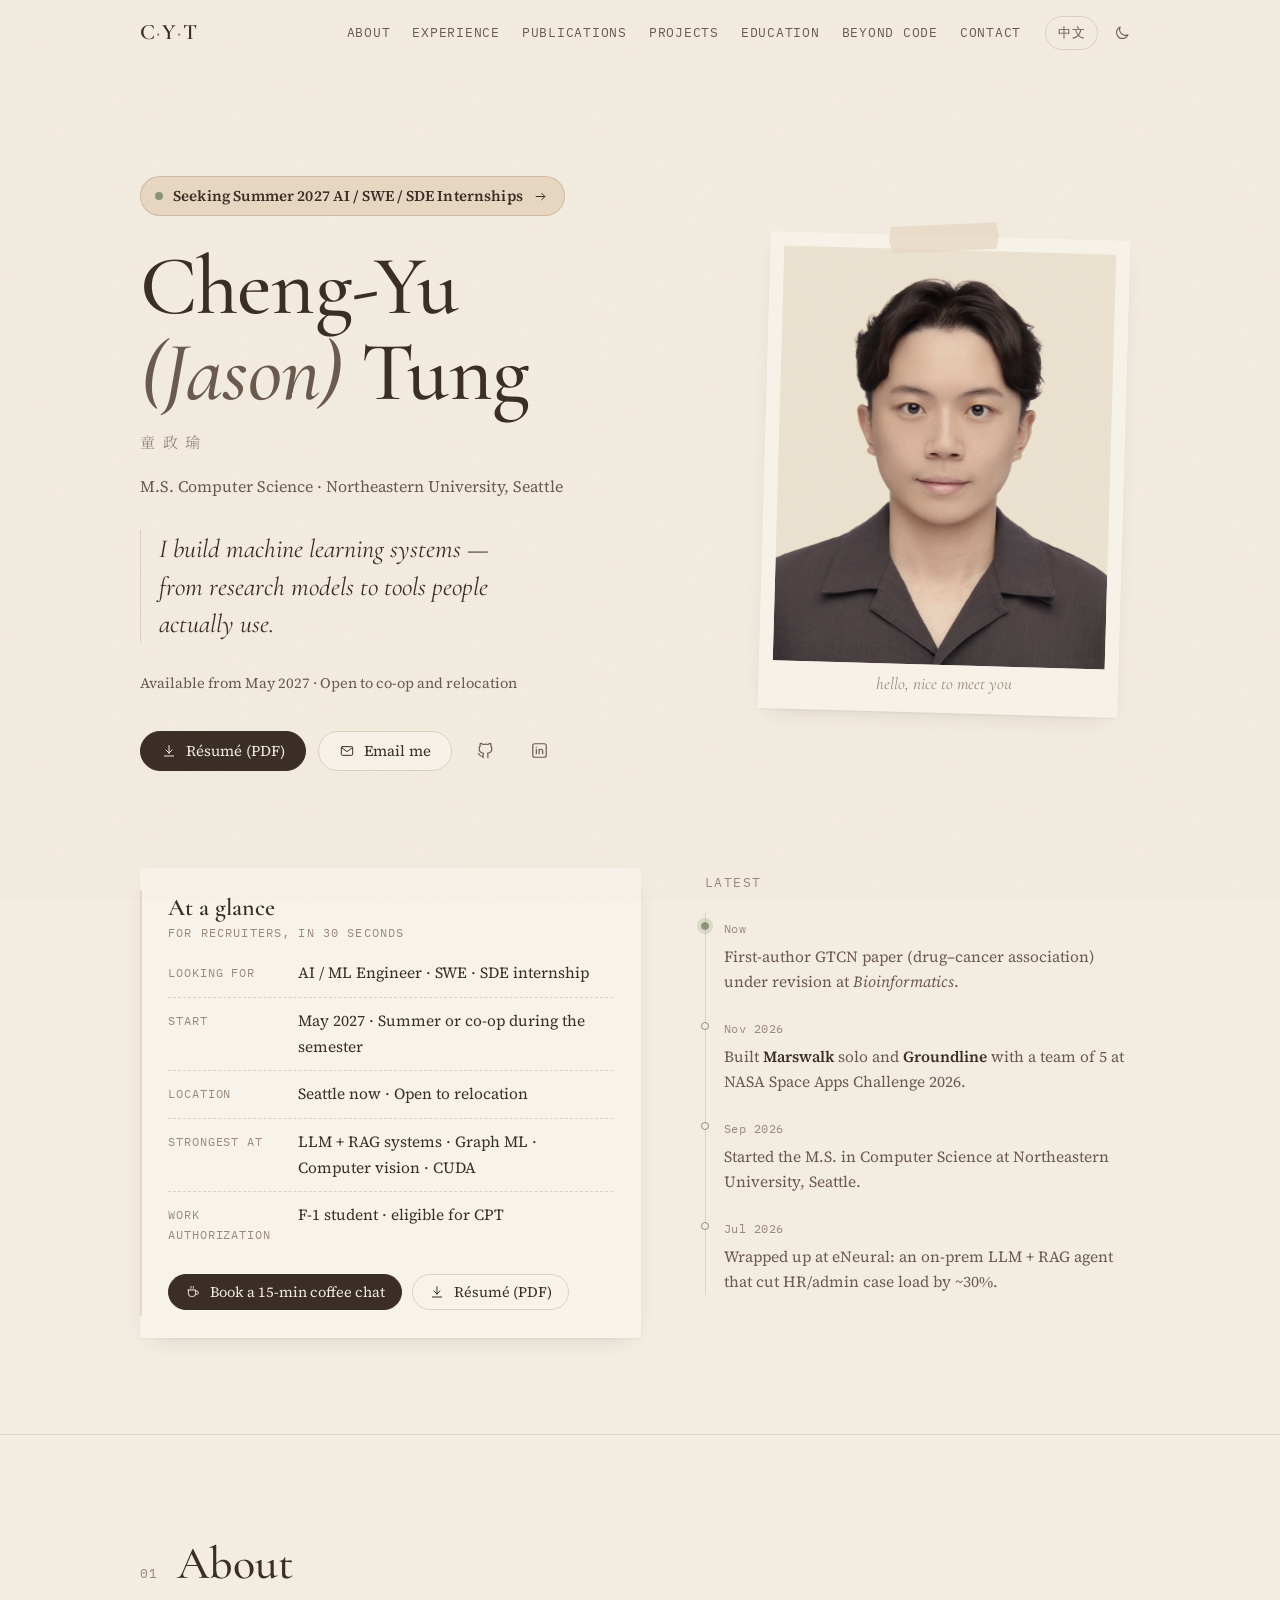
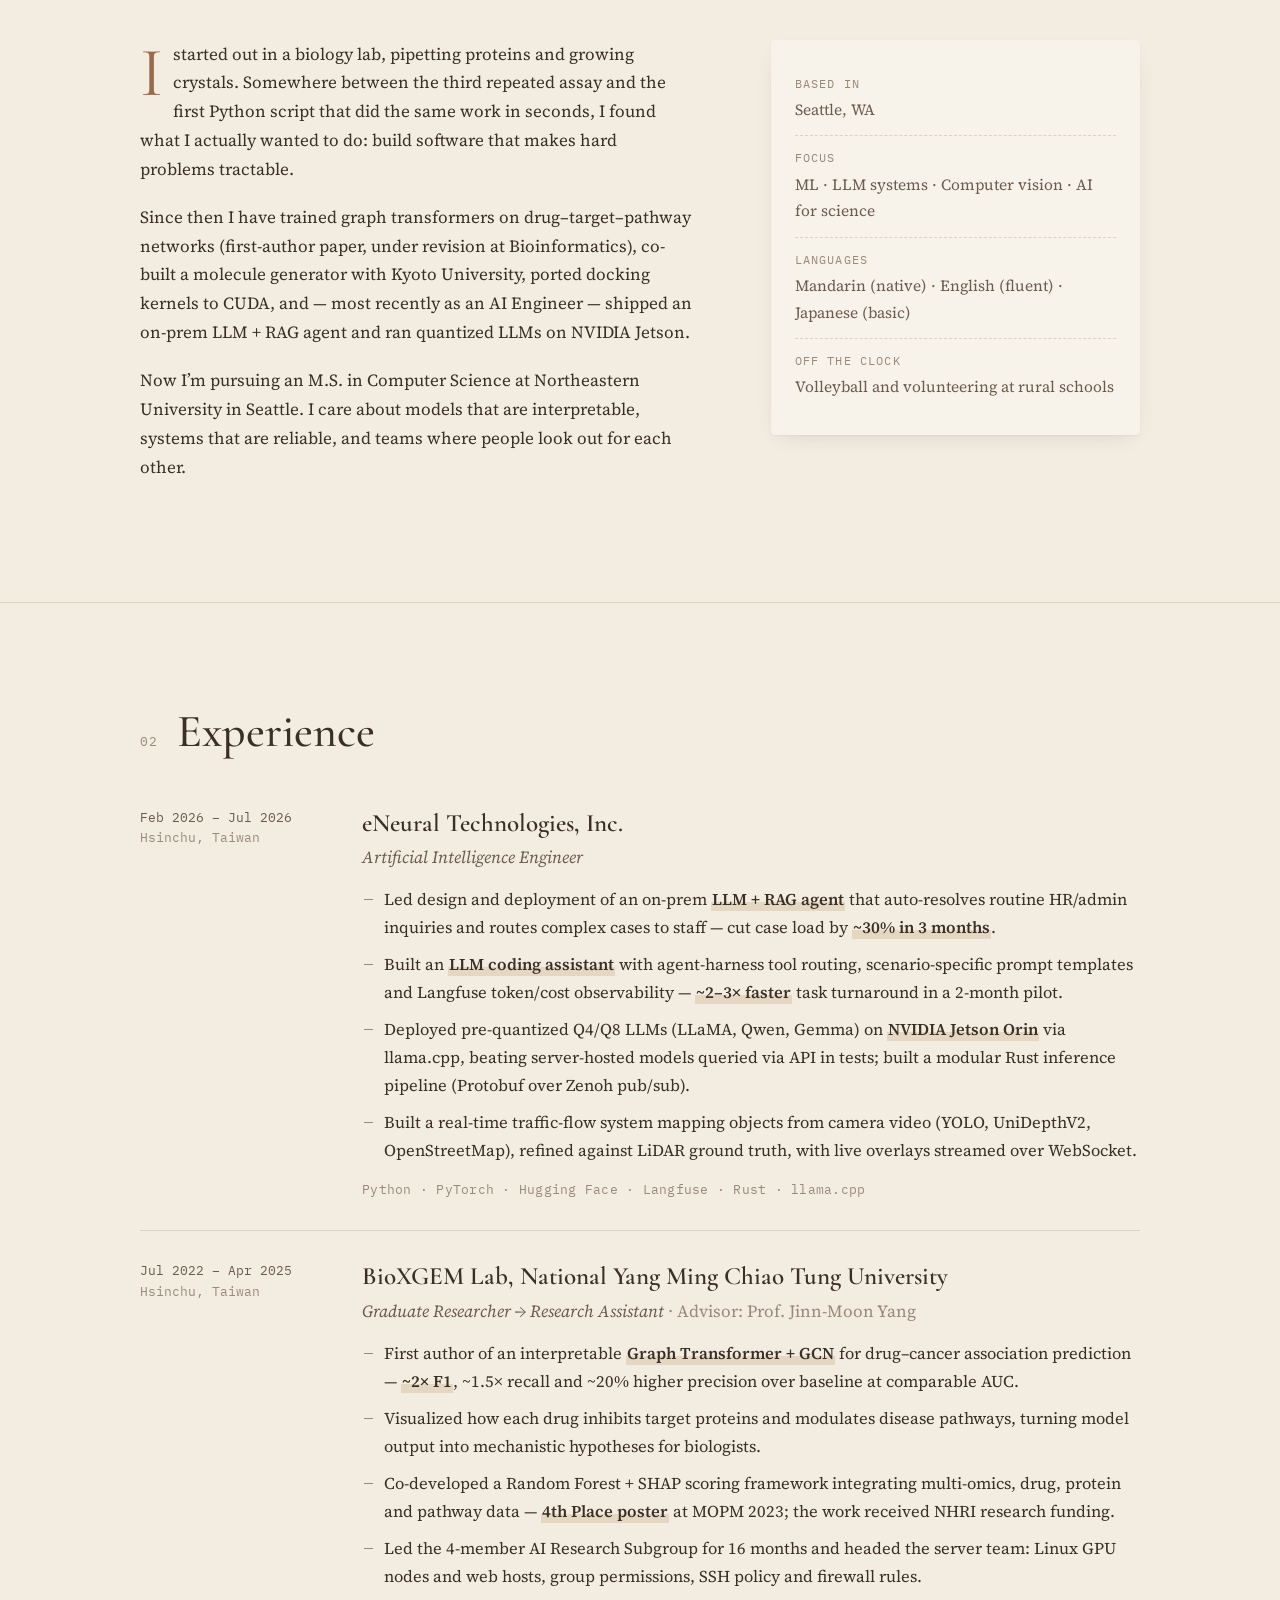
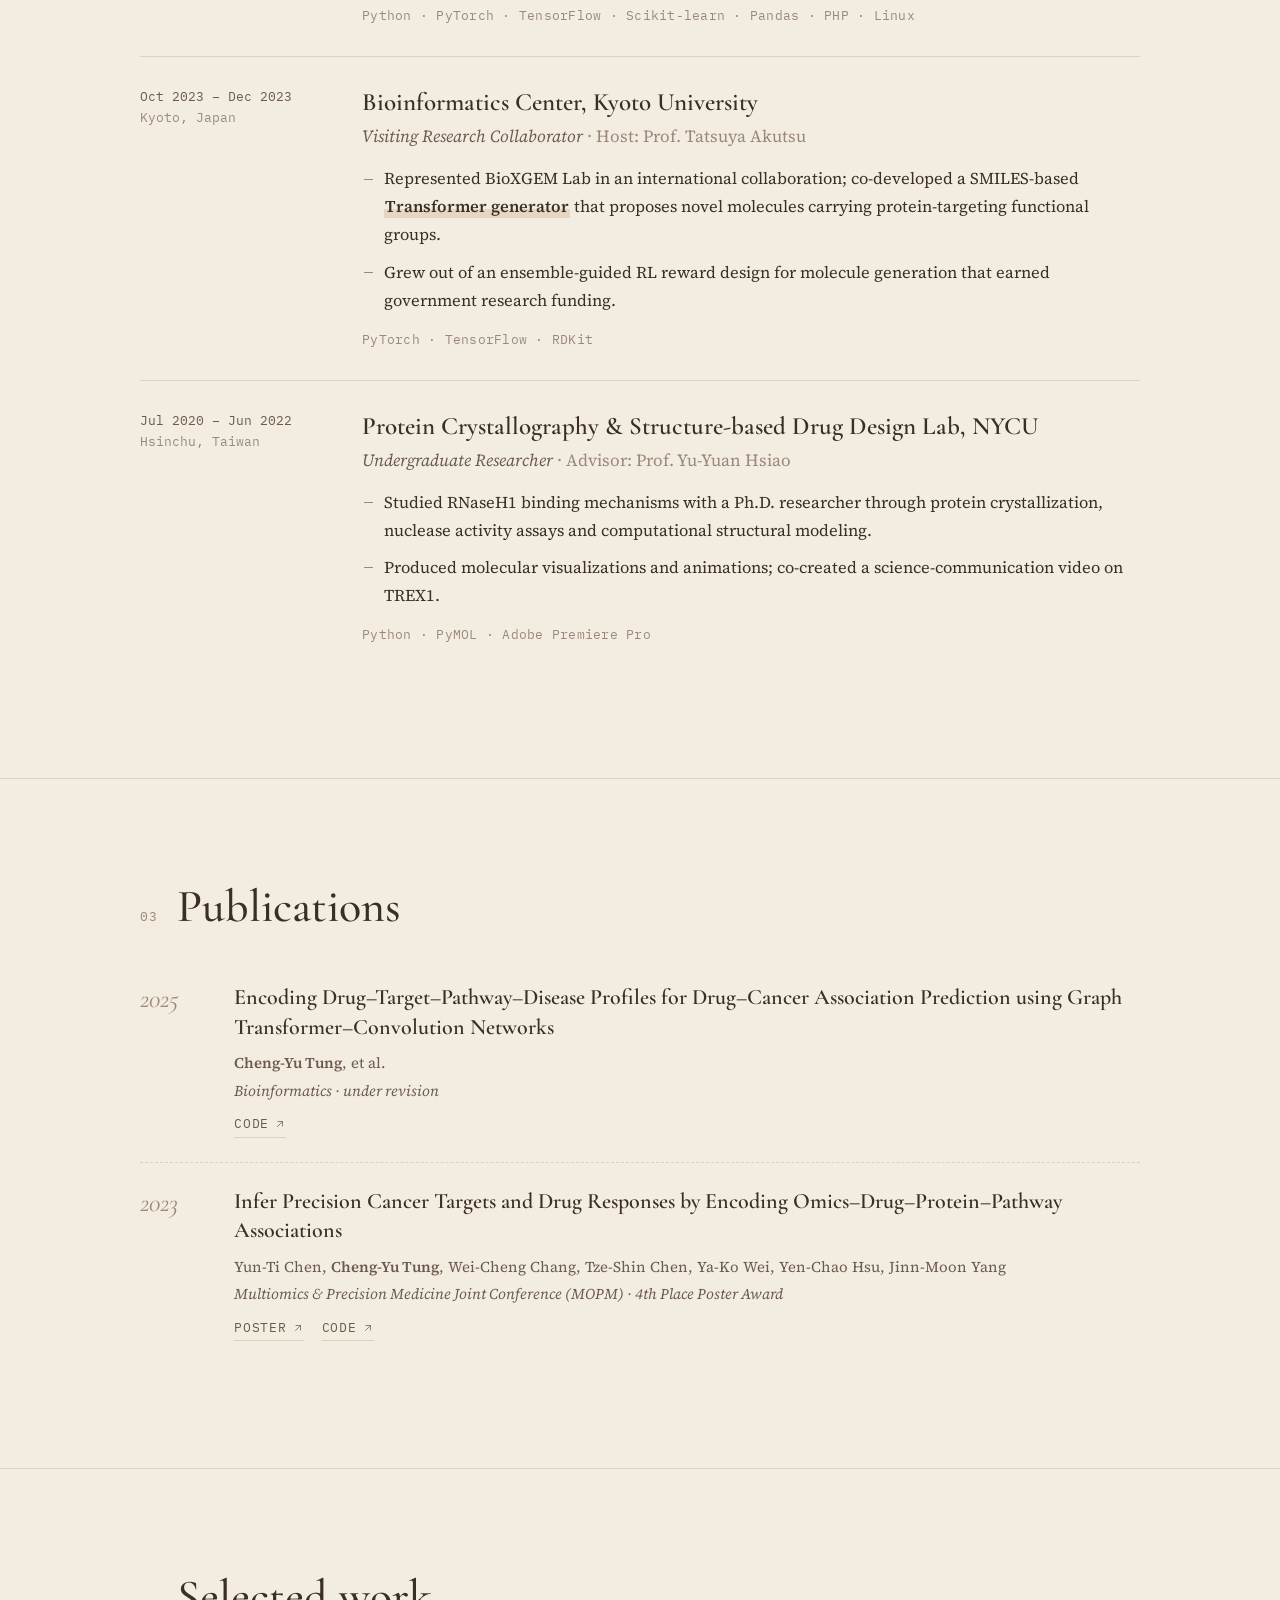
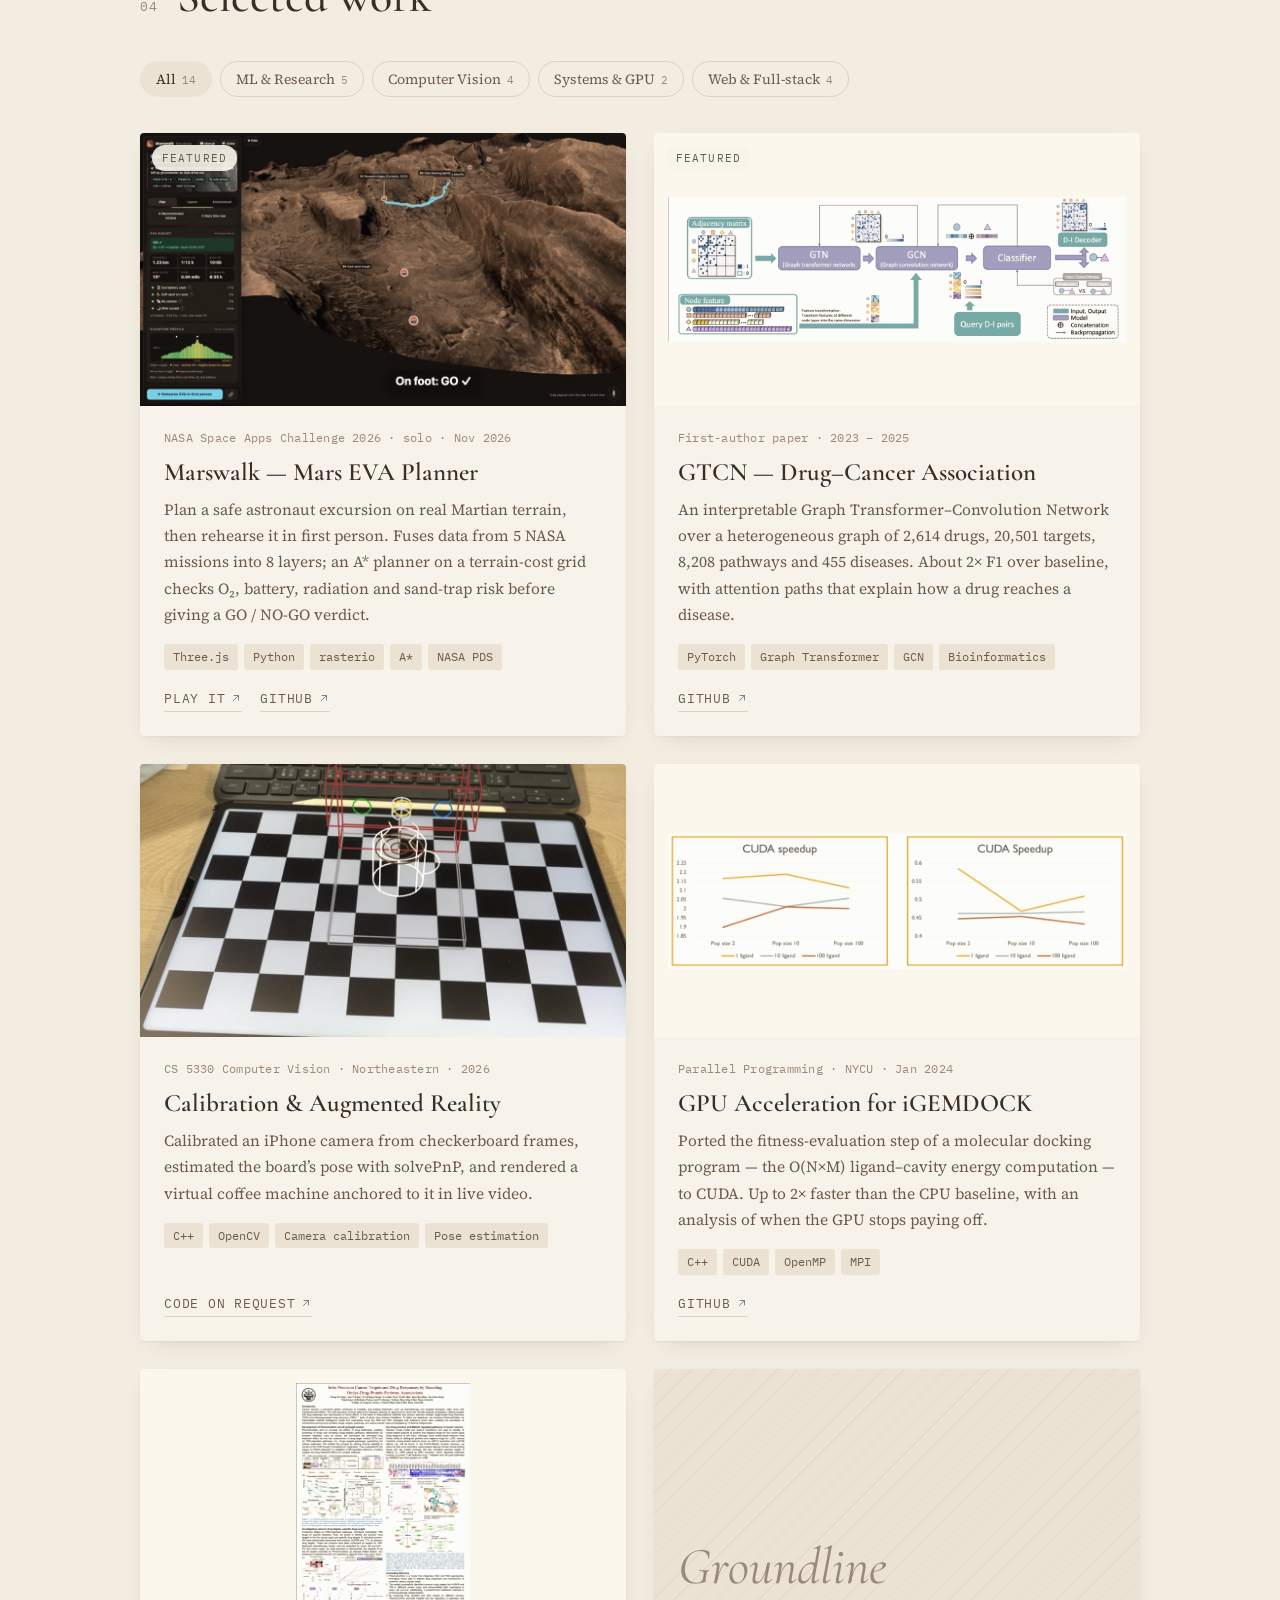
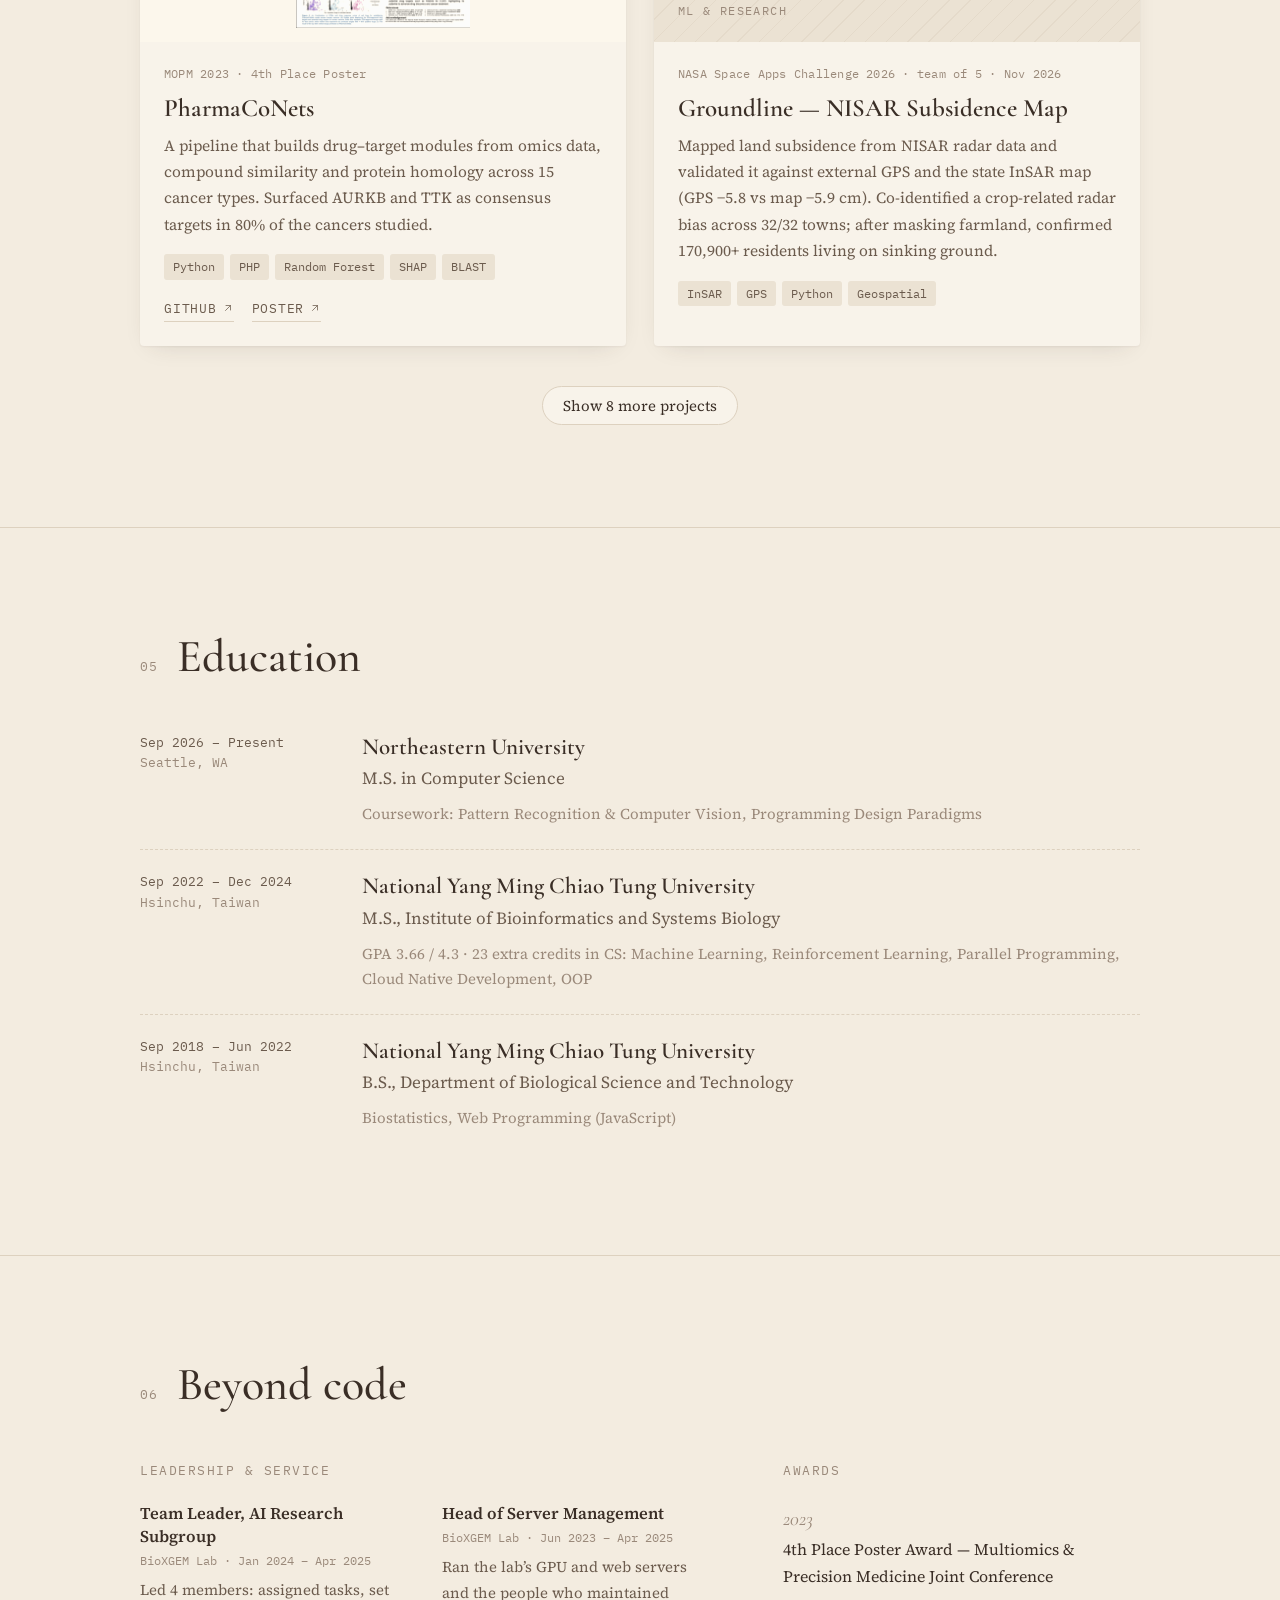
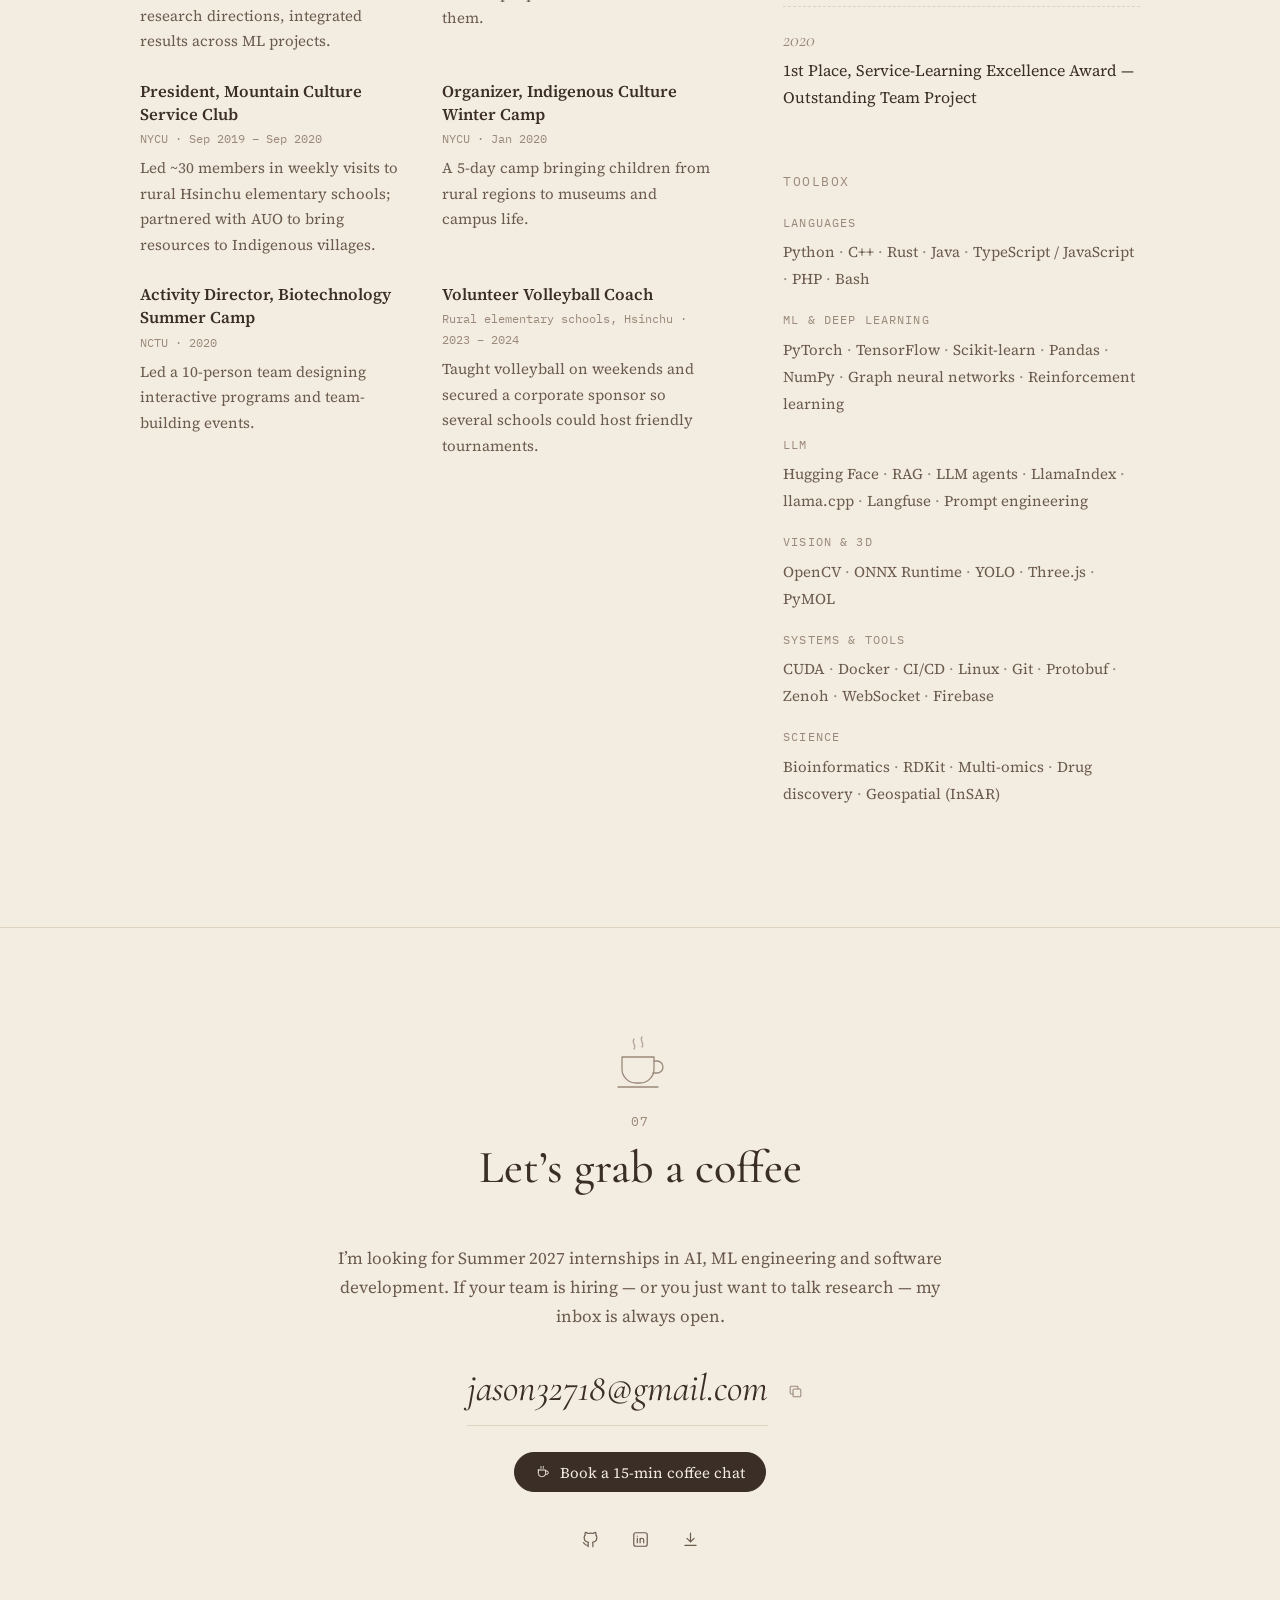
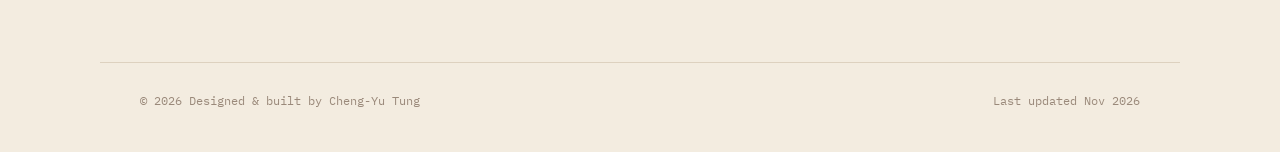
==== commit c0c28499: "Add recruiter summary, latest news, GitHub activity and coffee-chat booking" ====
--- a/index.html
+++ b/index.html
@@ -47,6 +47,7 @@
 
   <main id="main">
     <section class="hero" id="hero"></section>
+    <section class="now" id="now" aria-label="At a glance"></section>
     <section class="section" id="about"></section>
     <section class="section" id="experience"></section>
     <section class="section" id="publications"></section>
--- a/css/style.css
+++ b/css/style.css
@@ -390,6 +390,53 @@
 .skills dd { margin: 0; font-size: 15px; color: var(--ink-2); line-height: 1.8; }
 .skills dd span + span::before { content: " · "; color: var(--ink-3); }
 
+
+/* ---------- at a glance / latest / GitHub ---------- */
+.now { padding: 0 0 clamp(56px, 8vw, 96px); }
+.now__grid { display: grid; grid-template-columns: minmax(0, 1.15fr) minmax(0, 1fr); gap: clamp(28px, 5vw, 64px); align-items: start; }
+.glance { background: var(--card); border-radius: 4px; box-shadow: var(--shadow); padding: 26px 28px 28px; position: relative; }
+.glance::before { content: ""; position: absolute; left: 0; top: 22px; bottom: 22px; width: 2px; background: var(--accent-soft); border-radius: 2px; }
+.glance__title { margin: 0 0 6px; font-family: var(--f-display); font-size: 24px; font-weight: 600; line-height: 1.2; }
+.glance__title span { display: block; font-family: var(--f-mono); font-size: 11.5px; font-weight: 400; letter-spacing: .1em; text-transform: uppercase; color: var(--ink-3); margin-top: 4px; }
+:root[lang="zh-Hant"] .glance__title span { font-family: var(--f-body); font-size: 13px; letter-spacing: .12em; }
+.glance__list { margin: 10px 0 0; }
+.glance__list div { display: grid; grid-template-columns: 116px minmax(0, 1fr); gap: 14px; padding: 10px 0; border-bottom: 1px dashed var(--line); }
+.glance__list div:last-child { border-bottom: 0; }
+.glance__list dt { font-family: var(--f-mono); font-size: 11.5px; letter-spacing: .08em; text-transform: uppercase; color: var(--ink-3); padding-top: 3px; }
+:root[lang="zh-Hant"] .glance__list dt { font-family: var(--f-body); font-size: 13px; letter-spacing: .12em; padding-top: 1px; }
+.glance__list dd { margin: 0; font-size: 15.5px; color: var(--ink); }
+.glance__actions { display: flex; flex-wrap: wrap; gap: 10px; margin-top: 20px; }
+.btn--sm { padding: 9px 16px; font-size: 14.5px; }
+
+.news .subhead { margin-top: 4px; }
+.news__list { list-style: none; margin: 0; padding: 0 0 0 18px; border-left: 1px solid var(--line); }
+.news__list li { position: relative; padding: 0 0 18px; }
+.news__list li:last-child { padding-bottom: 0; }
+.news__list li::before { content: ""; position: absolute; left: -22.5px; top: .55em; width: 8px; height: 8px; border-radius: 50%; background: var(--paper); border: 1px solid var(--ink-3); }
+.news__list li.is-now::before { background: var(--sage); border-color: var(--sage); box-shadow: 0 0 0 4px color-mix(in srgb, var(--sage) 22%, transparent); }
+.news__date { font-family: var(--f-mono); font-size: 12px; color: var(--ink-3); letter-spacing: .04em; }
+.news__list p { margin: 2px 0 0; font-size: 15.5px; color: var(--ink-2); line-height: 1.65; }
+.news__list b { color: var(--ink); font-weight: 600; }
+
+.gh { margin-top: clamp(36px, 5vw, 56px); }
+.gh__head { display: flex; align-items: baseline; justify-content: space-between; gap: 16px; }
+.gh__head .subhead { margin: 0 0 16px; }
+.gh__list { list-style: none; margin: 0; padding: 0; display: grid; grid-template-columns: repeat(4, minmax(0, 1fr)); gap: 14px; }
+.gh__list a { display: flex; flex-direction: column; height: 100%; padding: 16px 18px; border: 1px solid var(--line); border-radius: 4px; color: inherit; text-decoration: none; transition: border-color .25s, background-color .25s, transform .25s; }
+.gh__list a:hover { border-color: var(--ink-3); background: var(--card); transform: translateY(-2px); }
+.gh__name { font-family: var(--f-mono); font-size: 13px; color: var(--ink); word-break: break-word; }
+.gh__desc { margin-top: 6px; font-size: 14px; line-height: 1.55; color: var(--ink-2); display: -webkit-box; -webkit-line-clamp: 3; -webkit-box-orient: vertical; overflow: hidden; }
+.gh__meta { margin-top: auto; padding-top: 12px; font-family: var(--f-mono); font-size: 11.5px; color: var(--ink-3); }
+.gh__lang::after { content: " · "; }
+
+.contact__row { display: inline-flex; align-items: center; gap: 10px; margin-top: 26px; max-width: 100%; }
+.contact__row .contact__email { margin-top: 0; min-width: 0; }
+.copy-btn { display: inline-flex; align-items: center; justify-content: center; width: 36px; height: 36px; flex: none; border: 1px solid transparent; border-radius: 50%; background: none; color: var(--ink-3); cursor: pointer; transition: color .2s, border-color .2s, background-color .2s; }
+.copy-btn:hover { color: var(--ink); border-color: var(--line); background: var(--card); }
+.copy-btn.is-done { color: var(--sage); }
+.copy-btn svg { width: 17px; height: 17px; fill: none; stroke: currentColor; stroke-width: 1.5; stroke-linecap: round; stroke-linejoin: round; }
+.contact__cta { margin-top: 26px; }
+
 /* contact */
 .section--contact { text-align: center; }
 .section--contact .section__head { justify-content: center; flex-direction: column; align-items: center; gap: 10px; }
@@ -437,12 +484,17 @@
   .topbar__tools { margin-left: auto; }
   .tool--menu { display: inline-flex; }
   .more { grid-template-columns: 1fr; }
+  .gh__list { grid-template-columns: repeat(2, minmax(0, 1fr)); }
 }
 @media (max-width: 760px) {
   body { font-size: 16px; }
   .hero__grid { grid-template-columns: 1fr; }
   .portrait { order: -1; width: min(72%, 260px); justify-self: start; margin-left: 6px; }
   .about { grid-template-columns: 1fr; }
+  .now__grid { grid-template-columns: 1fr; }
+  .glance { padding: 22px 20px 24px; }
+  .glance__list div { grid-template-columns: 1fr; gap: 2px; }
+  .gh__list { grid-template-columns: 1fr; }
   .job, .edu li { grid-template-columns: 1fr; gap: 8px; }
   .job__when span { display: inline; }
   .job__when span::before { content: " · "; }
